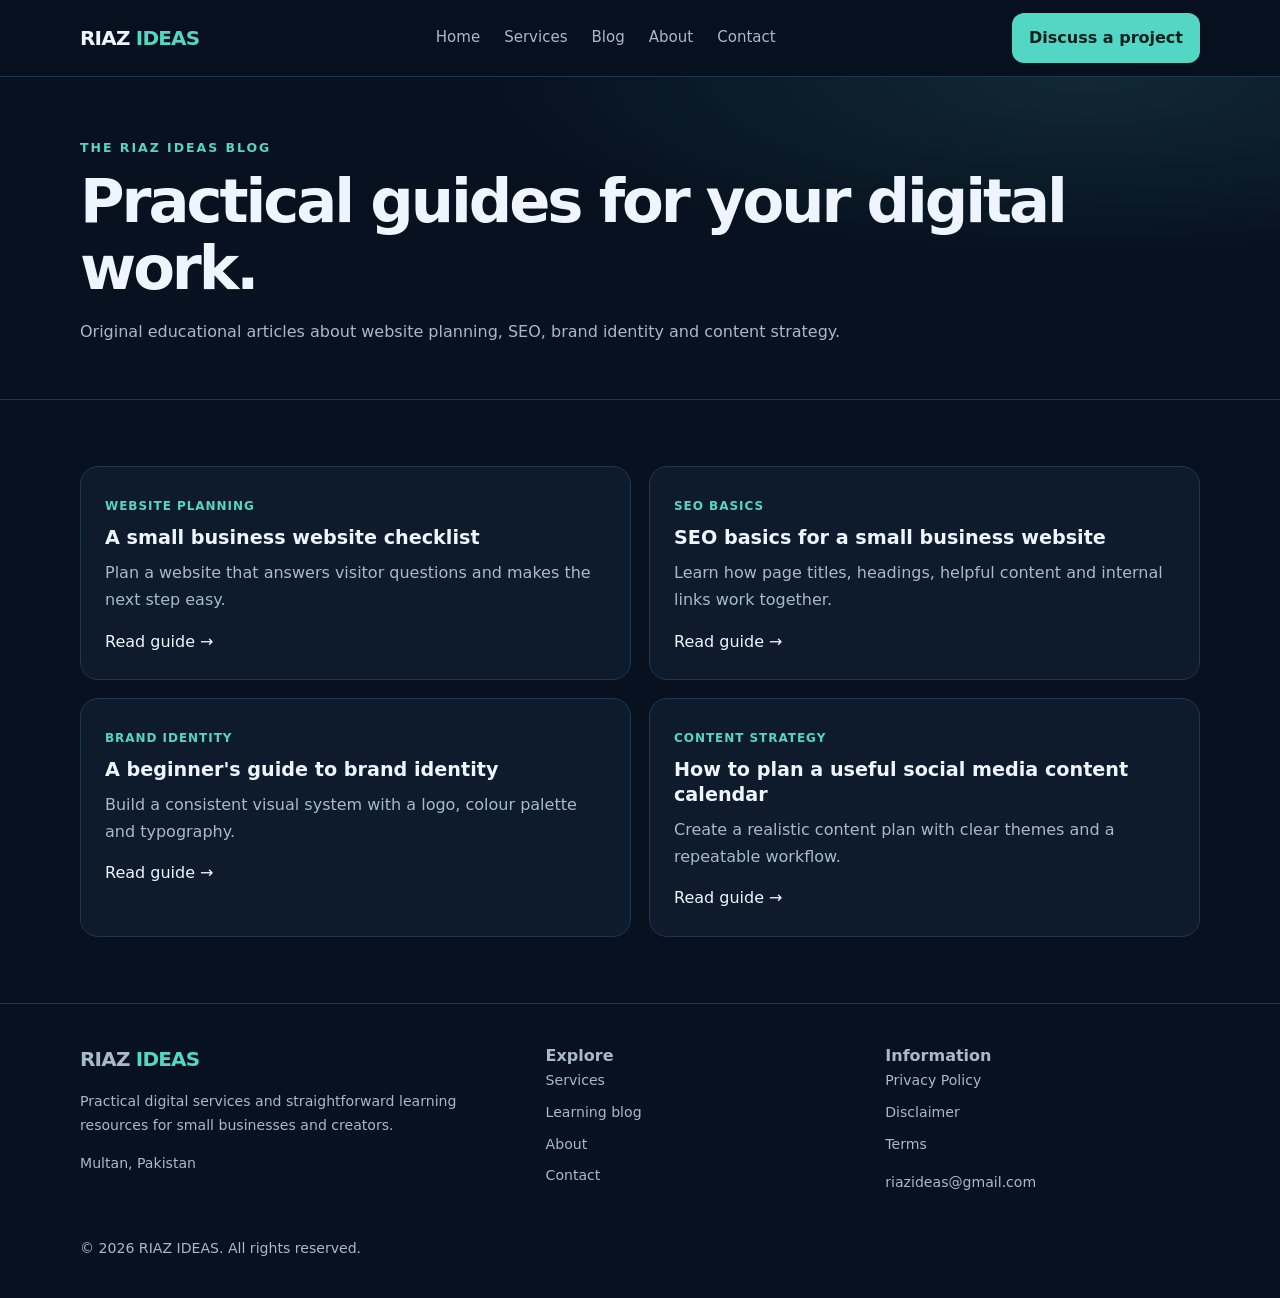
==== blog/index.html @ b5c739d3 "Add files via upload" ====
<!doctype html>
<html lang="en"><head><meta charset="utf-8"><meta name="viewport" content="width=device-width,initial-scale=1">
<title>Blog | RIAZ IDEAS</title><meta name="description" content="Read original practical guides on small business websites, SEO, brand identity and social media content planning."><meta name="theme-color" content="#07111f">
<link rel="stylesheet" href="/assets/style.css"><script src="/assets/script.js" defer></script><!-- AdSense verification/serving code. Keep Auto ads excluded from thin utility pages in your AdSense settings. -->
<script async src="https://pagead2.googlesyndication.com/pagead/js?client=ca-pub-1918547933458772" crossorigin="anonymous"></script>
</head><body><header><div class="wrap nav" id="nav"><a class="logo" href="/index.html">RIAZ <span>IDEAS</span></a><button class="menu" type="button" aria-label="Toggle navigation" aria-expanded="false">Menu</button><nav><a href="/index.html">Home</a><a href="/services.html">Services</a><a href="/blog/index.html">Blog</a><a href="/about.html">About</a><a href="/contact.html">Contact</a></nav><a class="nav-cta" href="/contact.html">Discuss a project</a></div></header><main><section class="page-hero"><div class="wrap"><div class="eyebrow">The RIAZ IDEAS blog</div><h1>Practical guides for your digital work.</h1><p class="muted">Original educational articles about website planning, SEO, brand identity and content strategy.</p></div></section>
<section class="section"><div class="wrap article-list">
<article class="card"><span class="tag">Website planning</span><h3><a href="/blog/small-business-website-checklist.html">A small business website checklist</a></h3><p>Plan a website that answers visitor questions and makes the next step easy.</p><a href="/blog/small-business-website-checklist.html">Read guide →</a></article>
<article class="card"><span class="tag">SEO basics</span><h3><a href="/blog/seo-basics-for-small-business.html">SEO basics for a small business website</a></h3><p>Learn how page titles, headings, helpful content and internal links work together.</p><a href="/blog/seo-basics-for-small-business.html">Read guide →</a></article>
<article class="card"><span class="tag">Brand identity</span><h3><a href="/blog/brand-identity-starter-guide.html">A beginner's guide to brand identity</a></h3><p>Build a consistent visual system with a logo, colour palette and typography.</p><a href="/blog/brand-identity-starter-guide.html">Read guide →</a></article>
<article class="card"><span class="tag">Content strategy</span><h3><a href="/blog/social-media-content-plan.html">How to plan a useful social media content calendar</a></h3><p>Create a realistic content plan with clear themes and a repeatable workflow.</p><a href="/blog/social-media-content-plan.html">Read guide →</a></article>
</div></section></main><footer><div class="wrap footer-grid">
<div><a class="logo" href="/index.html">RIAZ <span>IDEAS</span></a><p class="small">Practical digital services and straightforward learning resources for small businesses and creators.</p><p class="small">Multan, Pakistan</p></div>
<div><strong>Explore</strong><div class="footer-links small"><a href="/services.html">Services</a><a href="/blog/index.html">Learning blog</a><a href="/about.html">About</a><a href="/contact.html">Contact</a></div></div>
<div><strong>Information</strong><div class="footer-links small"><a href="/privacy-policy.html">Privacy Policy</a><a href="/disclaimer.html">Disclaimer</a><a href="/terms.html">Terms</a></div><p class="small"><a href="mailto:riazideas@gmail.com">riazideas@gmail.com</a></p></div>
</div><div class="wrap small" style="margin-top:28px">© 2026 RIAZ IDEAS. All rights reserved.</div></footer></body></html>
---- assets/style.css ----
:root{--bg:#07111f;--panel:#0d1b2d;--panel2:#10243a;--text:#eef5ff;--muted:#a9b9cc;--line:#20364e;--brand:#54d6c5;--brand2:#8da8ff;--max:1120px}
*{box-sizing:border-box}html{scroll-behavior:smooth}body{margin:0;background:var(--bg);color:var(--text);font:16px/1.7 Inter,ui-sans-serif,system-ui,-apple-system,Segoe UI,Roboto,Arial,sans-serif}
a{color:inherit;text-decoration:none}a:hover{color:var(--brand)}img{max-width:100%}.wrap{width:min(var(--max),calc(100% - 40px));margin:auto}
header{position:sticky;top:0;z-index:20;background:rgba(7,17,31,.92);backdrop-filter:blur(14px);border-bottom:1px solid var(--line)}
.nav{min-height:76px;display:flex;align-items:center;justify-content:space-between;gap:20px}.logo{font-size:1.25rem;font-weight:850;letter-spacing:-.04em}.logo span{color:var(--brand)}
nav{display:flex;align-items:center;gap:24px;color:var(--muted);font-size:.94rem}.nav-cta,.btn{display:inline-flex;align-items:center;justify-content:center;border-radius:12px;padding:11px 17px;background:var(--brand);color:#05201e;font-weight:800;border:0}.nav-cta:hover,.btn:hover{color:#05201e;filter:brightness(1.08)}
.menu{display:none;background:none;color:var(--text);border:1px solid var(--line);padding:8px 11px;border-radius:9px}
.hero{padding:88px 0 70px;background:radial-gradient(ellipse at 80% 15%,rgba(84,214,197,.15),transparent 36%),radial-gradient(ellipse at 10% 70%,rgba(141,168,255,.12),transparent 35%)}
.eyebrow{color:var(--brand);font-size:.78rem;text-transform:uppercase;letter-spacing:.16em;font-weight:800}.hero h1{font-size:clamp(2.5rem,6vw,4.8rem);line-height:1.05;letter-spacing:-.06em;max-width:850px;margin:16px 0}.hero p{font-size:1.15rem;color:var(--muted);max-width:690px}.actions{display:flex;gap:13px;flex-wrap:wrap;margin-top:28px}.btn.secondary{background:transparent;color:var(--text);border:1px solid var(--line)}
.section{padding:66px 0}.section.alt{background:#091727;border-block:1px solid var(--line)}.section-head{max-width:720px;margin-bottom:28px}.section h2{font-size:clamp(1.8rem,4vw,2.7rem);letter-spacing:-.04em;line-height:1.15;margin:8px 0 12px}.muted{color:var(--muted)}
.grid{display:grid;grid-template-columns:repeat(3,1fr);gap:18px}.card{background:var(--panel);border:1px solid var(--line);border-radius:18px;padding:24px}.card h3{margin:8px 0;font-size:1.2rem;line-height:1.3}.card p{color:var(--muted);margin:8px 0 14px}.tag{display:inline-block;color:var(--brand);font-size:.75rem;font-weight:800;letter-spacing:.08em;text-transform:uppercase}
.icon{width:42px;height:42px;border-radius:12px;background:var(--panel2);display:grid;place-items:center;color:var(--brand);font-weight:900}
.split{display:grid;grid-template-columns:1.1fr .9fr;gap:44px;align-items:center}.feature-panel{padding:30px;border:1px solid var(--line);border-radius:22px;background:linear-gradient(145deg,#10243a,#0a1727)}
.checks{padding:0;list-style:none}.checks li{padding:8px 0;color:var(--muted)}.checks li:before{content:"✓";color:var(--brand);font-weight:900;margin-right:10px}
.page-hero{padding:60px 0 38px;border-bottom:1px solid var(--line);background:radial-gradient(ellipse at 85% 0,rgba(84,214,197,.12),transparent 40%)}
.page-hero h1{font-size:clamp(2.3rem,5vw,3.8rem);line-height:1.1;letter-spacing:-.05em;margin:10px 0}
.prose{max-width:790px}.prose h2{margin-top:35px;font-size:1.65rem;line-height:1.25}.prose h3{margin-top:25px}.prose p,.prose li{color:#c4d1df}.prose ul{padding-left:22px}.prose a{color:var(--brand);text-decoration:underline}
.article-meta{color:var(--muted);font-size:.9rem;margin:12px 0 24px}.article-list{display:grid;grid-template-columns:repeat(2,1fr);gap:18px}
.callout{border-left:3px solid var(--brand);padding:16px 20px;background:var(--panel);border-radius:0 12px 12px 0;color:var(--muted);margin:24px 0}
footer{border-top:1px solid var(--line);padding:38px 0;color:var(--muted)}.footer-grid{display:grid;grid-template-columns:1.4fr 1fr 1fr;gap:25px}.footer-links{display:grid;gap:8px}.small{font-size:.88rem}
form{display:grid;gap:14px;max-width:650px}label{font-weight:700;font-size:.92rem}input,textarea{width:100%;margin-top:6px;background:#081525;border:1px solid var(--line);border-radius:10px;padding:13px;color:var(--text);font:inherit}textarea{min-height:150px}
.notice{padding:16px;border:1px solid var(--line);border-radius:12px;background:var(--panel);color:var(--muted)}
@media(max-width:800px){.grid{grid-template-columns:repeat(2,1fr)}.split{grid-template-columns:1fr}.footer-grid{grid-template-columns:1fr 1fr}nav{gap:13px}}
@media(max-width:620px){.wrap{width:min(100% - 28px,var(--max))}.nav{min-height:66px}nav{display:none;position:absolute;top:66px;left:0;right:0;padding:18px 22px;background:#081525;border-bottom:1px solid var(--line);flex-direction:column;align-items:flex-start}.nav.open nav{display:flex}.menu{display:block}.nav-cta{display:none}.hero{padding:62px 0 52px}.section{padding:48px 0}.grid,.article-list,.footer-grid{grid-template-columns:1fr}}
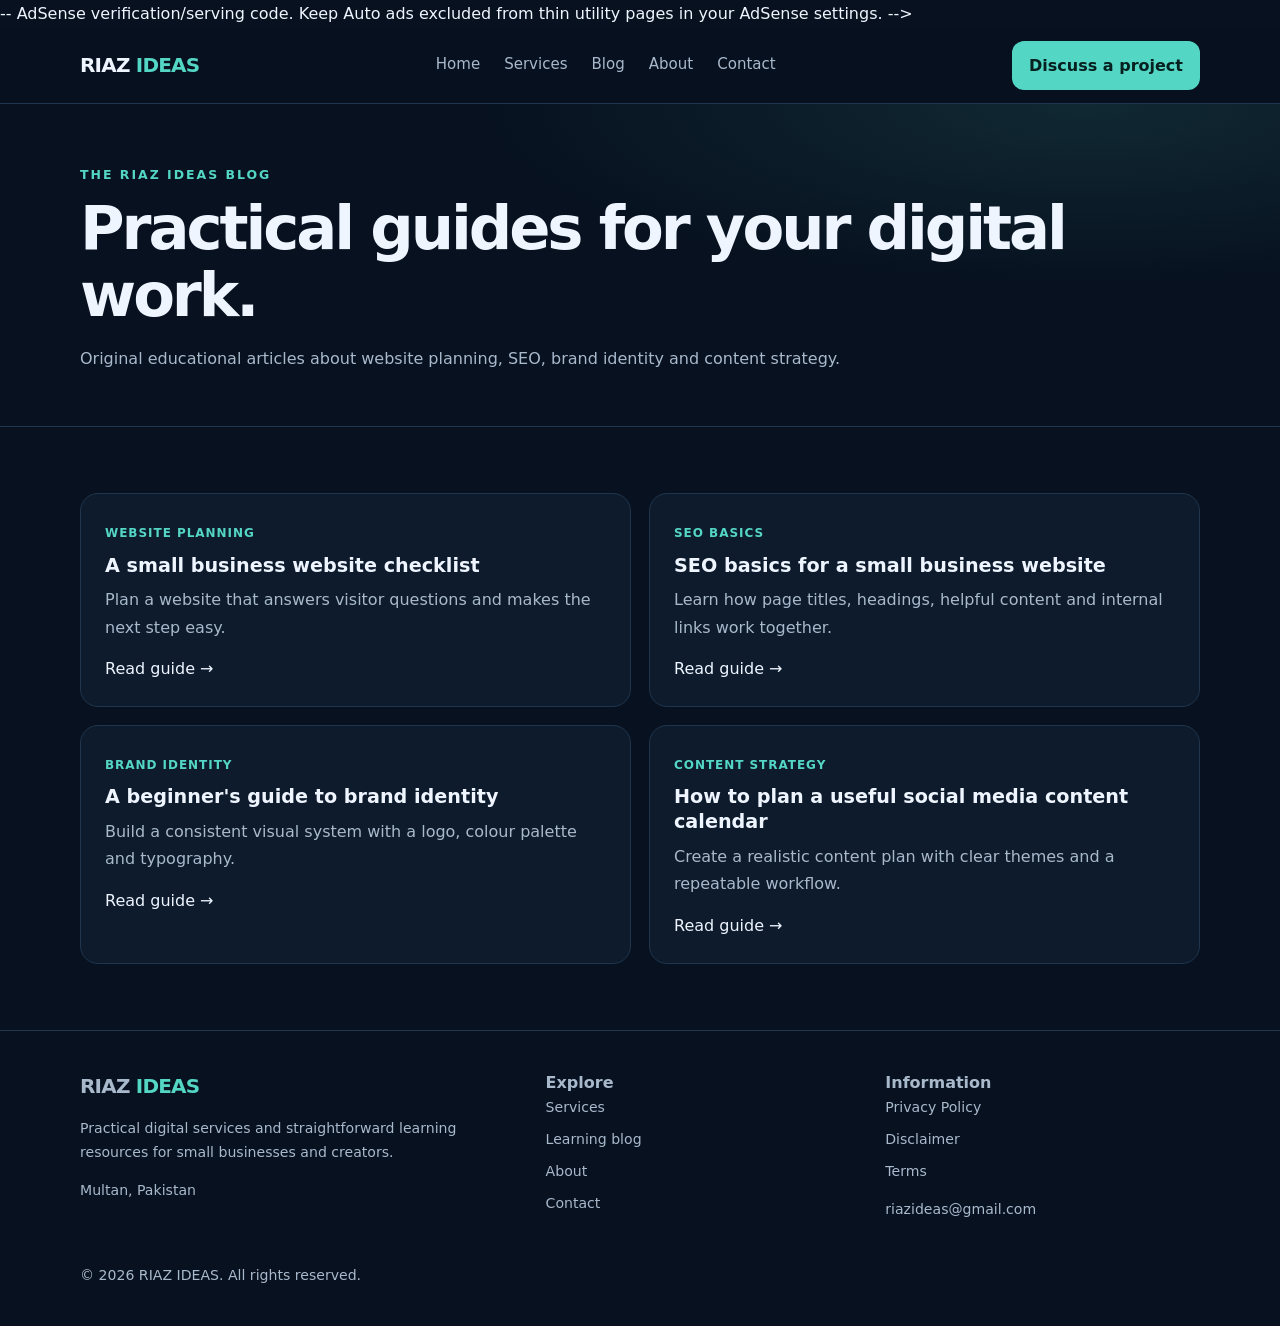
==== commit 69ad1fb9: "Update index.html" ====
--- a/blog/index.html
+++ b/blog/index.html
@@ -1,7 +1,8 @@
 <!doctype html>
 <html lang="en"><head><meta charset="utf-8"><meta name="viewport" content="width=device-width,initial-scale=1">
 <title>Blog | RIAZ IDEAS</title><meta name="description" content="Read original practical guides on small business websites, SEO, brand identity and social media content planning."><meta name="theme-color" content="#07111f">
-<link rel="stylesheet" href="/assets/style.css"><script src="/assets/script.js" defer></script><!-- AdSense verification/serving code. Keep Auto ads excluded from thin utility pages in your AdSense settings. -->
+<link rel="stylesheet" href="../assets/style.css">
+<script src="../assets/script.js" defer></script>-- AdSense verification/serving code. Keep Auto ads excluded from thin utility pages in your AdSense settings. -->
 <script async src="https://pagead2.googlesyndication.com/pagead/js?client=ca-pub-1918547933458772" crossorigin="anonymous"></script>
 </head><body><header><div class="wrap nav" id="nav"><a class="logo" href="/index.html">RIAZ <span>IDEAS</span></a><button class="menu" type="button" aria-label="Toggle navigation" aria-expanded="false">Menu</button><nav><a href="/index.html">Home</a><a href="/services.html">Services</a><a href="/blog/index.html">Blog</a><a href="/about.html">About</a><a href="/contact.html">Contact</a></nav><a class="nav-cta" href="/contact.html">Discuss a project</a></div></header><main><section class="page-hero"><div class="wrap"><div class="eyebrow">The RIAZ IDEAS blog</div><h1>Practical guides for your digital work.</h1><p class="muted">Original educational articles about website planning, SEO, brand identity and content strategy.</p></div></section>
 <section class="section"><div class="wrap article-list">
@@ -13,4 +14,4 @@
 <div><a class="logo" href="/index.html">RIAZ <span>IDEAS</span></a><p class="small">Practical digital services and straightforward learning resources for small businesses and creators.</p><p class="small">Multan, Pakistan</p></div>
 <div><strong>Explore</strong><div class="footer-links small"><a href="/services.html">Services</a><a href="/blog/index.html">Learning blog</a><a href="/about.html">About</a><a href="/contact.html">Contact</a></div></div>
 <div><strong>Information</strong><div class="footer-links small"><a href="/privacy-policy.html">Privacy Policy</a><a href="/disclaimer.html">Disclaimer</a><a href="/terms.html">Terms</a></div><p class="small"><a href="mailto:riazideas@gmail.com">riazideas@gmail.com</a></p></div>
-</div><div class="wrap small" style="margin-top:28px">© 2026 RIAZ IDEAS. All rights reserved.</div></footer></body></html>+</div><div class="wrap small" style="margin-top:28px">© 2026 RIAZ IDEAS. All rights reserved.</div></footer></body></html>
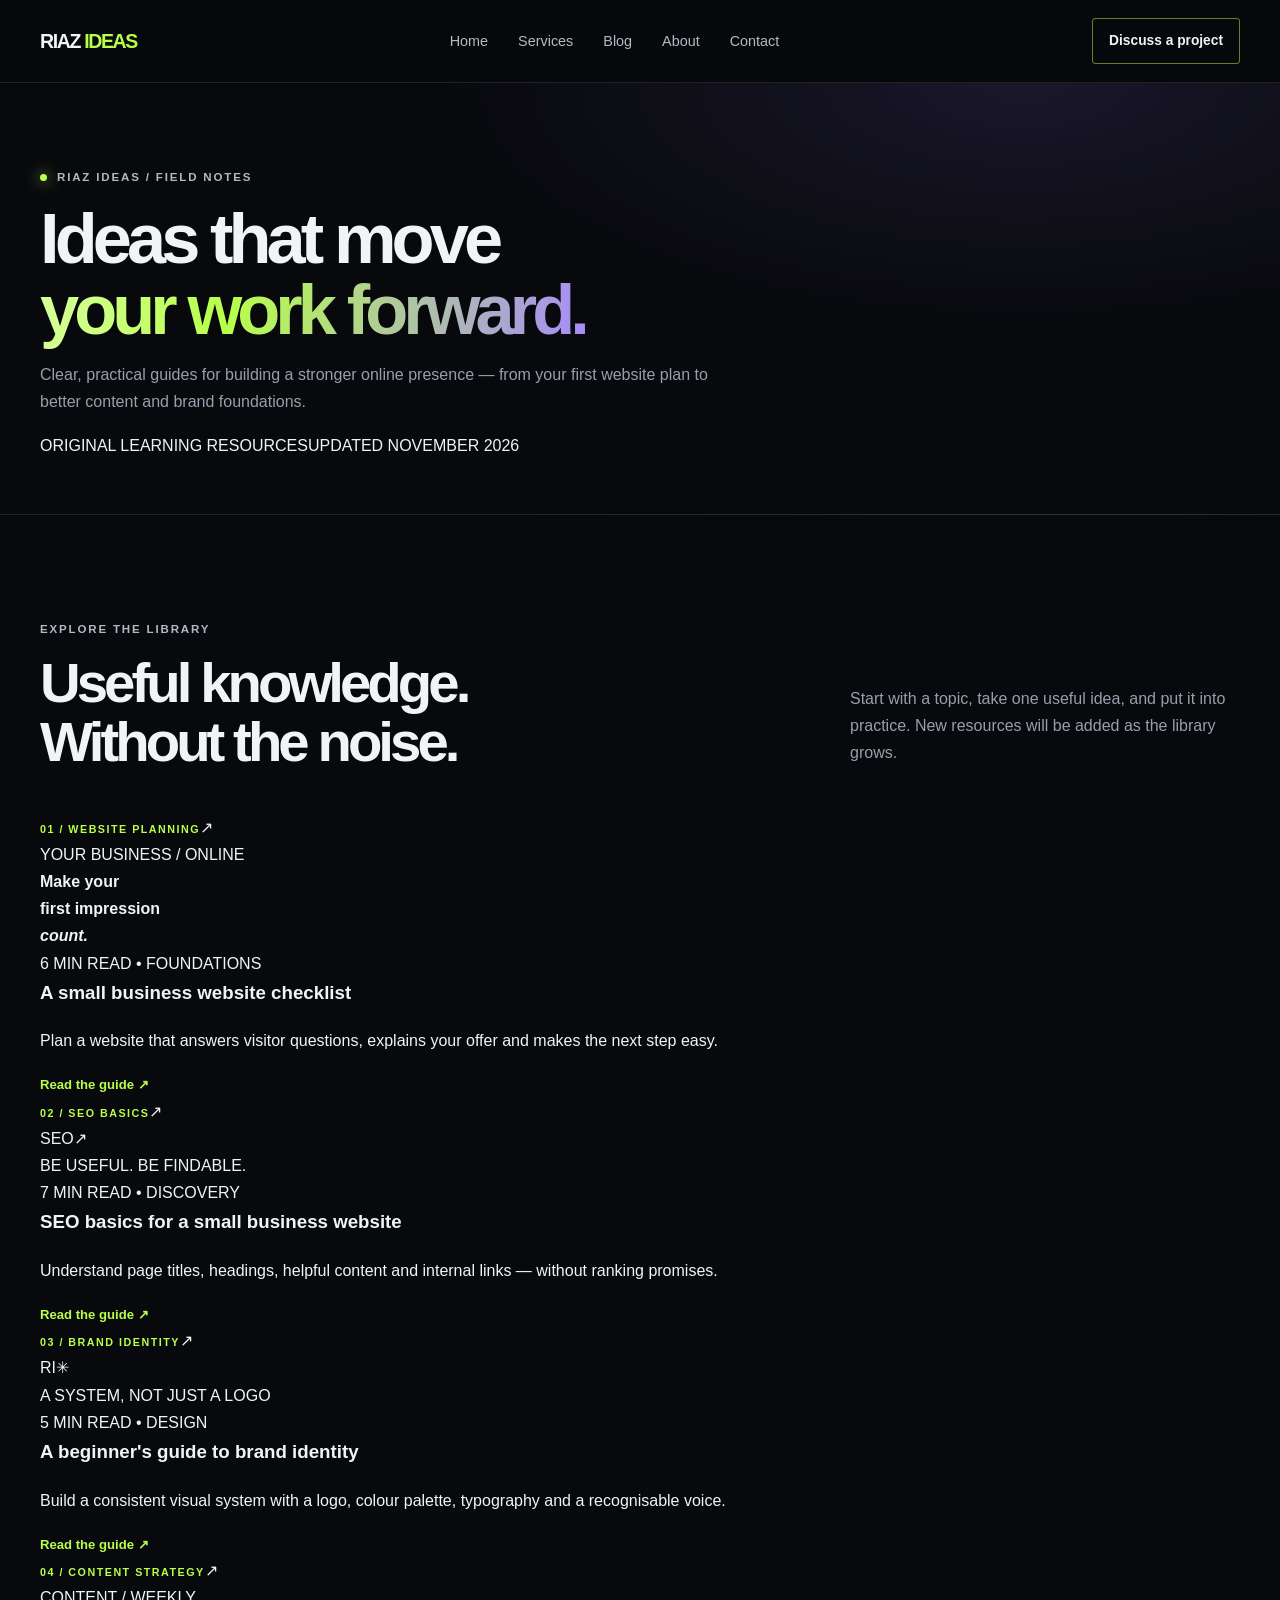
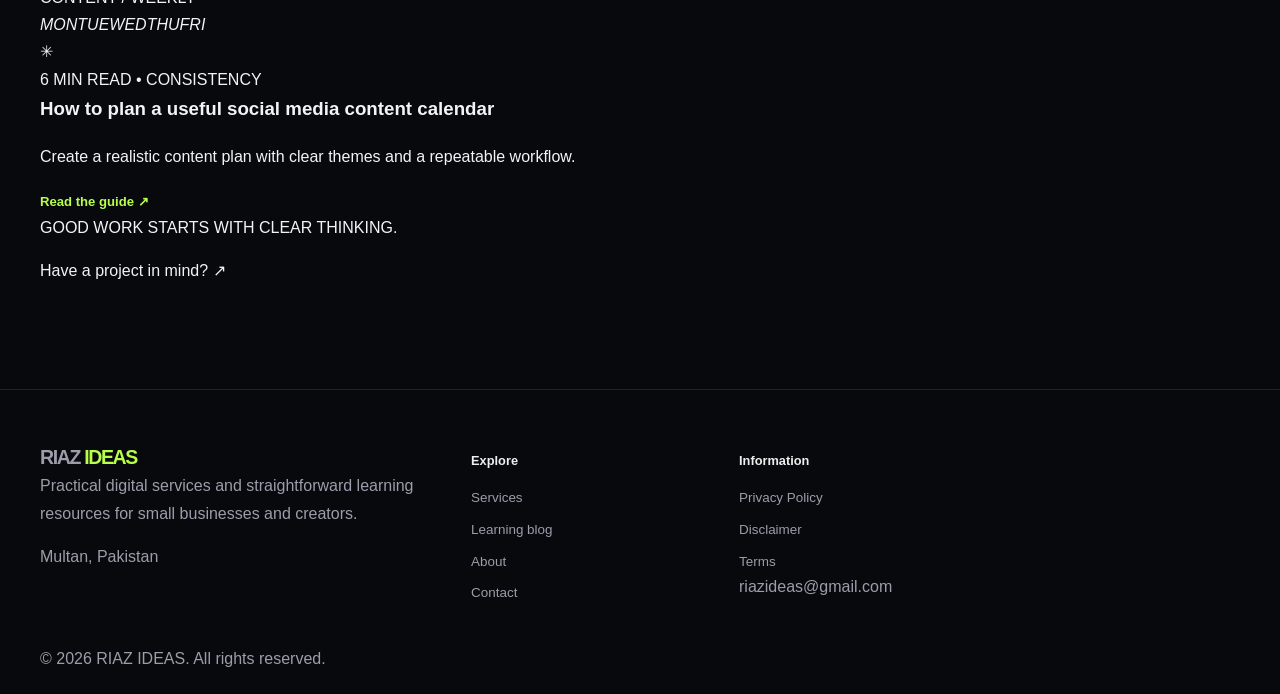
==== commit b2dfe24e: "Redesign blog index with premium responsive layout" ====
--- a/blog/index.html
+++ b/blog/index.html
@@ -1,17 +1,44 @@
 <!doctype html>
-<html lang="en"><head><meta charset="utf-8"><meta name="viewport" content="width=device-width,initial-scale=1">
-<title>Blog | RIAZ IDEAS</title><meta name="description" content="Read original practical guides on small business websites, SEO, brand identity and social media content planning."><meta name="theme-color" content="#07111f">
+<html lang="en">
+<head>
+<meta charset="utf-8">
+<meta name="viewport" content="width=device-width,initial-scale=1">
+<title>Insights & Guides | RIAZ IDEAS</title>
+<meta name="description" content="Explore practical guides from RIAZ IDEAS on small business websites, SEO basics, brand identity and social media content planning.">
+<meta name="theme-color" content="#08090d">
 <link rel="stylesheet" href="../assets/style.css">
-<script src="../assets/script.js" defer></script>-- AdSense verification/serving code. Keep Auto ads excluded from thin utility pages in your AdSense settings. -->
+<script src="../assets/script.js" defer></script>
+<!-- AdSense serving code -->
 <script async src="https://pagead2.googlesyndication.com/pagead/js?client=ca-pub-1918547933458772" crossorigin="anonymous"></script>
-</head><body><header><div class="wrap nav" id="nav"><a class="logo" href="/index.html">RIAZ <span>IDEAS</span></a><button class="menu" type="button" aria-label="Toggle navigation" aria-expanded="false">Menu</button><nav><a href="/index.html">Home</a><a href="/services.html">Services</a><a href="/blog/index.html">Blog</a><a href="/about.html">About</a><a href="/contact.html">Contact</a></nav><a class="nav-cta" href="/contact.html">Discuss a project</a></div></header><main><section class="page-hero"><div class="wrap"><div class="eyebrow">The RIAZ IDEAS blog</div><h1>Practical guides for your digital work.</h1><p class="muted">Original educational articles about website planning, SEO, brand identity and content strategy.</p></div></section>
-<section class="section"><div class="wrap article-list">
-<article class="card"><span class="tag">Website planning</span><h3><a href="/blog/small-business-website-checklist.html">A small business website checklist</a></h3><p>Plan a website that answers visitor questions and makes the next step easy.</p><a href="/blog/small-business-website-checklist.html">Read guide →</a></article>
-<article class="card"><span class="tag">SEO basics</span><h3><a href="/blog/seo-basics-for-small-business.html">SEO basics for a small business website</a></h3><p>Learn how page titles, headings, helpful content and internal links work together.</p><a href="/blog/seo-basics-for-small-business.html">Read guide →</a></article>
-<article class="card"><span class="tag">Brand identity</span><h3><a href="/blog/brand-identity-starter-guide.html">A beginner's guide to brand identity</a></h3><p>Build a consistent visual system with a logo, colour palette and typography.</p><a href="/blog/brand-identity-starter-guide.html">Read guide →</a></article>
-<article class="card"><span class="tag">Content strategy</span><h3><a href="/blog/social-media-content-plan.html">How to plan a useful social media content calendar</a></h3><p>Create a realistic content plan with clear themes and a repeatable workflow.</p><a href="/blog/social-media-content-plan.html">Read guide →</a></article>
-</div></section></main><footer><div class="wrap footer-grid">
+</head>
+<body>
+<header><div class="wrap nav" id="nav">
+<a class="logo" href="/index.html">RIAZ <span>IDEAS</span></a>
+<button class="menu" type="button" aria-label="Toggle navigation" aria-expanded="false">Menu</button>
+<nav><a href="/index.html">Home</a><a href="/services.html">Services</a><a href="/blog/index.html" aria-current="page">Blog</a><a href="/about.html">About</a><a href="/contact.html">Contact</a></nav>
+<a class="nav-cta" href="/contact.html">Discuss a project</a>
+</div></header>
+<main>
+<section class="page-hero blog-hero"><div class="wrap">
+<div class="eyebrow"><span class="eyebrow-dot"></span> RIAZ IDEAS / FIELD NOTES</div>
+<h1>Ideas that move<br><span class="gradient-text">your work forward.</span></h1>
+<p class="muted">Clear, practical guides for building a stronger online presence — from your first website plan to better content and brand foundations.</p>
+<div class="blog-hero-foot"><span>ORIGINAL LEARNING RESOURCES</span><span>UPDATED NOVEMBER 2026</span></div>
+</div></section>
+<section class="section"><div class="wrap">
+<div class="section-head"><div><div class="eyebrow">Explore the library</div><h2>Useful knowledge.<br>Without the noise.</h2></div><p>Start with a topic, take one useful idea, and put it into practice. New resources will be added as the library grows.</p></div>
+<div class="blog-grid">
+<article class="blog-card blog-card-featured"><div class="blog-card-top"><span class="tag">01 / WEBSITE PLANNING</span><span class="blog-arrow">↗</span></div><div class="blog-card-art art-web"><div class="mini-browser"><div class="mini-browser-bar"><i></i><i></i><i></i><span>YOUR BUSINESS / ONLINE</span></div><div class="mini-browser-content"><b>Make your<br>first impression<br><em>count.</em></b><div class="mini-lines"><i></i><i></i><i></i></div><div class="mini-button"></div></div></div></div><div class="blog-card-body"><div class="blog-card-meta">6 MIN READ <span>•</span> FOUNDATIONS</div><h3><a href="/blog/small-business-website-checklist.html">A small business website checklist</a></h3><p>Plan a website that answers visitor questions, explains your offer and makes the next step easy.</p><a class="read-link" href="/blog/small-business-website-checklist.html">Read the guide <span>↗</span></a></div></article>
+<article class="blog-card"><div class="blog-card-top"><span class="tag">02 / SEO BASICS</span><span class="blog-arrow">↗</span></div><div class="blog-card-art art-seo"><div class="seo-orbit seo-orbit-one"></div><div class="seo-orbit seo-orbit-two"></div><div class="seo-core">SEO<span>↗</span></div><div class="seo-caption">BE USEFUL. BE FINDABLE.</div></div><div class="blog-card-body"><div class="blog-card-meta">7 MIN READ <span>•</span> DISCOVERY</div><h3><a href="/blog/seo-basics-for-small-business.html">SEO basics for a small business website</a></h3><p>Understand page titles, headings, helpful content and internal links — without ranking promises.</p><a class="read-link" href="/blog/seo-basics-for-small-business.html">Read the guide <span>↗</span></a></div></article>
+<article class="blog-card"><div class="blog-card-top"><span class="tag">03 / BRAND IDENTITY</span><span class="blog-arrow">↗</span></div><div class="blog-card-art art-branding"><div class="brand-stamp">RI<span>✳</span></div><div class="brand-rings"></div><div class="brand-note">A SYSTEM, NOT JUST A LOGO</div></div><div class="blog-card-body"><div class="blog-card-meta">5 MIN READ <span>•</span> DESIGN</div><h3><a href="/blog/brand-identity-starter-guide.html">A beginner's guide to brand identity</a></h3><p>Build a consistent visual system with a logo, colour palette, typography and a recognisable voice.</p><a class="read-link" href="/blog/brand-identity-starter-guide.html">Read the guide <span>↗</span></a></div></article>
+<article class="blog-card"><div class="blog-card-top"><span class="tag">04 / CONTENT STRATEGY</span><span class="blog-arrow">↗</span></div><div class="blog-card-art art-content"><div class="calendar-card"><div class="calendar-head">CONTENT / WEEKLY</div><div class="calendar-days"><i>MON</i><i>TUE</i><i>WED</i><i>THU</i><i>FRI</i></div><div class="calendar-blocks"><b></b><b></b><b></b><b></b><b></b></div></div><div class="content-spark">✳</div></div><div class="blog-card-body"><div class="blog-card-meta">6 MIN READ <span>•</span> CONSISTENCY</div><h3><a href="/blog/social-media-content-plan.html">How to plan a useful social media content calendar</a></h3><p>Create a realistic content plan with clear themes and a repeatable workflow.</p><a class="read-link" href="/blog/social-media-content-plan.html">Read the guide <span>↗</span></a></div></article>
+</div>
+<div class="blog-bottom-note"><span class="eyebrow-dot"></span><p>GOOD WORK STARTS WITH CLEAR THINKING.</p><a href="/contact.html">Have a project in mind? <span>↗</span></a></div>
+</div></section>
+</main>
+<footer><div class="wrap footer-grid">
 <div><a class="logo" href="/index.html">RIAZ <span>IDEAS</span></a><p class="small">Practical digital services and straightforward learning resources for small businesses and creators.</p><p class="small">Multan, Pakistan</p></div>
 <div><strong>Explore</strong><div class="footer-links small"><a href="/services.html">Services</a><a href="/blog/index.html">Learning blog</a><a href="/about.html">About</a><a href="/contact.html">Contact</a></div></div>
 <div><strong>Information</strong><div class="footer-links small"><a href="/privacy-policy.html">Privacy Policy</a><a href="/disclaimer.html">Disclaimer</a><a href="/terms.html">Terms</a></div><p class="small"><a href="mailto:riazideas@gmail.com">riazideas@gmail.com</a></p></div>
-</div><div class="wrap small" style="margin-top:28px">© 2026 RIAZ IDEAS. All rights reserved.</div></footer></body></html>
+</div><div class="wrap small" style="margin-top:28px">© 2026 RIAZ IDEAS. All rights reserved.</div></footer>
+</body></html>
--- a/assets/style.css
+++ b/assets/style.css
@@ -1,25 +1,16 @@
-
-:root{--bg:#07111f;--panel:#0d1b2d;--panel2:#10243a;--text:#eef5ff;--muted:#a9b9cc;--line:#20364e;--brand:#54d6c5;--brand2:#8da8ff;--max:1120px}
-*{box-sizing:border-box}html{scroll-behavior:smooth}body{margin:0;background:var(--bg);color:var(--text);font:16px/1.7 Inter,ui-sans-serif,system-ui,-apple-system,Segoe UI,Roboto,Arial,sans-serif}
-a{color:inherit;text-decoration:none}a:hover{color:var(--brand)}img{max-width:100%}.wrap{width:min(var(--max),calc(100% - 40px));margin:auto}
-header{position:sticky;top:0;z-index:20;background:rgba(7,17,31,.92);backdrop-filter:blur(14px);border-bottom:1px solid var(--line)}
-.nav{min-height:76px;display:flex;align-items:center;justify-content:space-between;gap:20px}.logo{font-size:1.25rem;font-weight:850;letter-spacing:-.04em}.logo span{color:var(--brand)}
-nav{display:flex;align-items:center;gap:24px;color:var(--muted);font-size:.94rem}.nav-cta,.btn{display:inline-flex;align-items:center;justify-content:center;border-radius:12px;padding:11px 17px;background:var(--brand);color:#05201e;font-weight:800;border:0}.nav-cta:hover,.btn:hover{color:#05201e;filter:brightness(1.08)}
-.menu{display:none;background:none;color:var(--text);border:1px solid var(--line);padding:8px 11px;border-radius:9px}
-.hero{padding:88px 0 70px;background:radial-gradient(ellipse at 80% 15%,rgba(84,214,197,.15),transparent 36%),radial-gradient(ellipse at 10% 70%,rgba(141,168,255,.12),transparent 35%)}
-.eyebrow{color:var(--brand);font-size:.78rem;text-transform:uppercase;letter-spacing:.16em;font-weight:800}.hero h1{font-size:clamp(2.5rem,6vw,4.8rem);line-height:1.05;letter-spacing:-.06em;max-width:850px;margin:16px 0}.hero p{font-size:1.15rem;color:var(--muted);max-width:690px}.actions{display:flex;gap:13px;flex-wrap:wrap;margin-top:28px}.btn.secondary{background:transparent;color:var(--text);border:1px solid var(--line)}
-.section{padding:66px 0}.section.alt{background:#091727;border-block:1px solid var(--line)}.section-head{max-width:720px;margin-bottom:28px}.section h2{font-size:clamp(1.8rem,4vw,2.7rem);letter-spacing:-.04em;line-height:1.15;margin:8px 0 12px}.muted{color:var(--muted)}
-.grid{display:grid;grid-template-columns:repeat(3,1fr);gap:18px}.card{background:var(--panel);border:1px solid var(--line);border-radius:18px;padding:24px}.card h3{margin:8px 0;font-size:1.2rem;line-height:1.3}.card p{color:var(--muted);margin:8px 0 14px}.tag{display:inline-block;color:var(--brand);font-size:.75rem;font-weight:800;letter-spacing:.08em;text-transform:uppercase}
-.icon{width:42px;height:42px;border-radius:12px;background:var(--panel2);display:grid;place-items:center;color:var(--brand);font-weight:900}
-.split{display:grid;grid-template-columns:1.1fr .9fr;gap:44px;align-items:center}.feature-panel{padding:30px;border:1px solid var(--line);border-radius:22px;background:linear-gradient(145deg,#10243a,#0a1727)}
-.checks{padding:0;list-style:none}.checks li{padding:8px 0;color:var(--muted)}.checks li:before{content:"✓";color:var(--brand);font-weight:900;margin-right:10px}
-.page-hero{padding:60px 0 38px;border-bottom:1px solid var(--line);background:radial-gradient(ellipse at 85% 0,rgba(84,214,197,.12),transparent 40%)}
-.page-hero h1{font-size:clamp(2.3rem,5vw,3.8rem);line-height:1.1;letter-spacing:-.05em;margin:10px 0}
-.prose{max-width:790px}.prose h2{margin-top:35px;font-size:1.65rem;line-height:1.25}.prose h3{margin-top:25px}.prose p,.prose li{color:#c4d1df}.prose ul{padding-left:22px}.prose a{color:var(--brand);text-decoration:underline}
-.article-meta{color:var(--muted);font-size:.9rem;margin:12px 0 24px}.article-list{display:grid;grid-template-columns:repeat(2,1fr);gap:18px}
-.callout{border-left:3px solid var(--brand);padding:16px 20px;background:var(--panel);border-radius:0 12px 12px 0;color:var(--muted);margin:24px 0}
-footer{border-top:1px solid var(--line);padding:38px 0;color:var(--muted)}.footer-grid{display:grid;grid-template-columns:1.4fr 1fr 1fr;gap:25px}.footer-links{display:grid;gap:8px}.small{font-size:.88rem}
-form{display:grid;gap:14px;max-width:650px}label{font-weight:700;font-size:.92rem}input,textarea{width:100%;margin-top:6px;background:#081525;border:1px solid var(--line);border-radius:10px;padding:13px;color:var(--text);font:inherit}textarea{min-height:150px}
-.notice{padding:16px;border:1px solid var(--line);border-radius:12px;background:var(--panel);color:var(--muted)}
-@media(max-width:800px){.grid{grid-template-columns:repeat(2,1fr)}.split{grid-template-columns:1fr}.footer-grid{grid-template-columns:1fr 1fr}nav{gap:13px}}
-@media(max-width:620px){.wrap{width:min(100% - 28px,var(--max))}.nav{min-height:66px}nav{display:none;position:absolute;top:66px;left:0;right:0;padding:18px 22px;background:#081525;border-bottom:1px solid var(--line);flex-direction:column;align-items:flex-start}.nav.open nav{display:flex}.menu{display:block}.nav-cta{display:none}.hero{padding:62px 0 52px}.section{padding:48px 0}.grid,.article-list,.footer-grid{grid-template-columns:1fr}}
+:root{--bg:#08090d;--bg2:#0d0f15;--panel:#11141c;--panel2:#171b25;--text:#f2f3f7;--muted:#9b9eaa;--line:rgba(255,255,255,.10);--accent:#b8ff4a;--accent2:#9b7cff;--max:1200px;--font:'DM Sans',Arial,sans-serif;--display:'Space Grotesk',Arial,sans-serif}
+*{box-sizing:border-box}html{scroll-behavior:smooth;scroll-padding-top:90px}body{margin:0;background:var(--bg);color:var(--text);font:16px/1.7 var(--font);overflow-x:hidden}a{color:inherit;text-decoration:none}a:hover{color:var(--accent)}img{max-width:100%;height:auto}button,input,textarea{font:inherit}.wrap{width:min(var(--max),calc(100% - 48px));margin-inline:auto}.site-noise{position:fixed;inset:0;z-index:30;pointer-events:none;opacity:.035;background-image:url("data:image/svg+xml,%3Csvg viewBox='0 0 180 180' xmlns='http://www.w3.org/2000/svg'%3E%3Cfilter id='n'%3E%3CfeTurbulence type='fractalNoise' baseFrequency='.9' numOctaves='3' stitchTiles='stitch'/%3E%3C/filter%3E%3Crect width='100%25' height='100%25' filter='url(%23n)' opacity='.45'/%3E%3C/svg%3E")}
+.site-header,header{position:sticky;top:0;z-index:25;background:rgba(8,9,13,.82);backdrop-filter:blur(18px);border-bottom:1px solid var(--line)}.nav{min-height:82px;display:flex;align-items:center;justify-content:space-between;gap:24px}.logo{font:700 1.22rem var(--display);letter-spacing:-.07em;white-space:nowrap}.logo-mark{color:var(--accent);padding:0 3px}.logo span:not(.logo-mark){color:var(--accent)}nav{display:flex;align-items:center;gap:30px;color:#b7b8c1;font-size:.9rem}nav a{transition:color .2s}nav a:hover{color:var(--accent)}.nav-cta{border:1px solid rgba(184,255,74,.5);border-radius:3px;padding:10px 16px;font-size:.86rem;font-weight:700}.nav-cta span,.btn span{margin-left:12px;color:var(--accent)}.menu{display:none;background:transparent;color:var(--text);border:1px solid var(--line);padding:8px 12px;border-radius:3px}
+.hero{position:relative;isolation:isolate;overflow:hidden}.hero-3d{min-height:650px;padding:90px 0 28px;background:radial-gradient(ellipse at 74% 45%,rgba(155,124,255,.12),transparent 35%),linear-gradient(115deg,#08090d 40%,#0d0d15)}.hero-grid{display:grid;grid-template-columns:1.05fr .95fr;align-items:center;min-height:480px;position:relative;z-index:2}.hero-copy{max-width:680px}.eyebrow{display:flex;align-items:center;gap:10px;color:#b5b7c2;font-size:.72rem;letter-spacing:.16em;text-transform:uppercase;font-weight:700}.eyebrow-dot,.label-dot{width:7px;height:7px;background:var(--accent);border-radius:50%;box-shadow:0 0 15px var(--accent)}h1,h2,h3,p{margin-top:0}.hero h1{font:600 clamp(3.1rem,6.3vw,6rem)/.99 var(--display);letter-spacing:-.075em;margin:25px 0;max-width:720px}.gradient-text{background:linear-gradient(100deg,#d7ff9c 0%,#b8ff4a 35%,#a78bfa 100%);-webkit-background-clip:text;background-clip:text;color:transparent}.hero-copy>p{max-width:590px;color:#a9aab5;font-size:1.08rem;line-height:1.85}.actions{display:flex;align-items:center;gap:26px;flex-wrap:wrap;margin-top:32px}.btn{display:inline-flex;align-items:center;justify-content:center;background:var(--accent);color:#11150a;border:1px solid var(--accent);padding:14px 19px;border-radius:3px;font-weight:800;font-size:.9rem;transition:transform .25s,box-shadow .25s}.btn:hover{color:#11150a;transform:translateY(-3px);box-shadow:0 10px 35px #b8ff4a2c}.btn span{color:#11150a}.text-link{font-size:.9rem;font-weight:700;color:#e6e6eb}.text-link span{color:var(--accent);margin-left:8px}.hero-proof{display:flex;align-items:center;gap:12px;color:#737783;font-size:.72rem;letter-spacing:.13em;text-transform:uppercase;margin-top:58px}.proof-line{width:38px;height:1px;background:var(--accent)}.hero-visual{height:480px;position:relative;display:grid;place-items:center;perspective:1000px;transform-style:preserve-3d}.visual-grid{position:absolute;inset:8%;background-image:linear-gradient(#ffffff0b 1px,transparent 1px),linear-gradient(90deg,#ffffff0b 1px,transparent 1px);background-size:42px 42px;mask-image:radial-gradient(ellipse,#000 20%,transparent 72%);transform:rotateX(58deg) rotateZ(-25deg) scale(1.25)}.orb{width:min(300px,62vw);aspect-ratio:1;border-radius:50%;position:relative;transform-style:preserve-3d;background:radial-gradient(circle at 31% 25%,#f2f1ff 0,#b8b3d0 5%,#656278 15%,#292936 32%,#11121c 52%,#08090d 68%);box-shadow:inset -28px -24px 48px #000, inset 12px 10px 30px #ffffff55,0 0 70px #9b7cff35,0 45px 90px #000b;animation:orbFloat 7s ease-in-out infinite}.orb:before{content:"";position:absolute;inset:9%;border-radius:50%;border:1px solid #ffffff35;transform:translateZ(22px) rotateY(34deg) scaleX(.74);box-shadow:0 0 25px #b8ff4a18}.orb:after{content:"";position:absolute;inset:19% -13%;border:1px solid #b8ff4a99;border-radius:50%;transform:rotateX(68deg) rotateZ(-25deg);box-shadow:0 0 24px #b8ff4a26}.orb-shine{position:absolute;width:24%;height:18%;top:18%;left:22%;border-radius:50%;background:#fff;filter:blur(22px);opacity:.45}.orb-core{position:absolute;inset:35%;border-radius:50%;background:#b8ff4a;filter:blur(45px);opacity:.18}.orbit{position:absolute;width:370px;height:145px;border:1px solid #ffffff30;border-radius:50%;transform:rotate(-28deg) rotateX(62deg);pointer-events:none}.orbit-a{width:390px;height:165px;border-color:#b8ff4a55;transform:rotate(-35deg) rotateX(65deg)}.orbit-b{width:330px;height:220px;transform:rotate(52deg) rotateX(67deg);border-color:#9b7cff66}.orbit-c{width:440px;height:100px;transform:rotate(20deg) rotateX(72deg);border-color:#ffffff24}.float-label{position:absolute;font-size:.65rem;letter-spacing:.18em;color:#c7c8d1;border:1px solid #ffffff24;background:#0d0e16b8;backdrop-filter:blur(8px);padding:9px 12px}.label-top{top:15%;right:3%;display:flex;align-items:center;gap:9px}.label-bottom{bottom:14%;left:2%}.label-bottom span{color:var(--accent);margin-left:8px}.visual-cross{position:absolute;color:var(--accent);font-size:1.4rem;font-weight:300}.cross-one{top:20%;left:12%}.cross-two{right:12%;bottom:23%;color:#a78bfa}.hero-glow{position:absolute;border-radius:50%;filter:blur(90px);pointer-events:none;z-index:-1}.glow-one{width:260px;height:260px;background:#a78bfa20;right:15%;top:15%}.glow-two{width:200px;height:200px;background:#b8ff4a0c;left:20%;bottom:0}.hero-bottom{display:flex;align-items:center;gap:18px;color:#676a75;font-size:.65rem;letter-spacing:.2em}.hero-bottom-line{height:1px;background:var(--line);flex:1}
+.intro-strip{border-block:1px solid var(--line);background:#0b0c12}.intro-inner{display:grid;grid-template-columns:220px 1fr;align-items:center;gap:35px;padding:35px 0}.intro-inner p{font:500 clamp(1.15rem,2vw,1.6rem)/1.45 var(--display);letter-spacing:-.035em;margin:0;max-width:820px}
+.section{padding:105px 0}.section.alt{background:#0b0d13;border-block:1px solid var(--line)}.section-head{display:flex;align-items:end;justify-content:space-between;gap:35px;margin-bottom:42px}.section-head h2,.process-intro h2,.cta-inner h2{font:600 clamp(2.2rem,4.4vw,4.1rem)/1.05 var(--display);letter-spacing:-.07em;margin:14px 0 0;max-width:690px}.section-head>p{max-width:390px;color:var(--muted);margin:0 0 5px}.service-grid{display:grid;grid-template-columns:repeat(3,1fr);gap:16px}.service-card{position:relative;min-height:340px;padding:27px;background:linear-gradient(145deg,#141720,#0e1017);border:1px solid var(--line);transition:transform .3s,border-color .3s;overflow:hidden}.service-card:before{content:"";position:absolute;width:190px;height:190px;right:-120px;bottom:-130px;border-radius:50%;background:var(--accent);filter:blur(70px);opacity:0;transition:opacity .3s}.service-card:hover{transform:translateY(-7px);border-color:#b8ff4a66}.service-card:hover:before{opacity:.13}.service-top{display:flex;justify-content:space-between;color:#777b87;font-size:.75rem;letter-spacing:.12em}.service-symbol{color:var(--accent);font-size:1.1rem}.service-icon{font-size:1.7rem;color:var(--accent);margin:35px 0 18px}.service-card h3{font:600 1.35rem var(--display);letter-spacing:-.04em}.service-card p{color:var(--muted);font-size:.92rem;line-height:1.75}.service-card>a{display:inline-block;margin-top:15px;font-size:.82rem;font-weight:700}.service-card>a span{color:var(--accent);margin-left:8px}
+.work-section{background:linear-gradient(180deg,#0b0d13,#08090d)}.work-grid{display:grid;grid-template-columns:1.35fr .85fr;gap:22px}.work-card{min-width:0}.work-art{height:320px;position:relative;overflow:hidden;border:1px solid var(--line);background:#141721}.art-ecommerce{display:grid;place-items:center;background:radial-gradient(circle at 50% 40%,#47372d,#17151b 62%,#0d0f15)}.art-window{width:72%;height:75%;background:#eee8dc;color:#28231f;box-shadow:0 25px 60px #0009;transform:perspective(800px) rotateY(-8deg) rotateX(3deg);padding:12px}.art-window-top{height:22px;border-bottom:1px solid #c9c1b6;display:flex;align-items:center;gap:5px;font-size:7px;letter-spacing:.15em}.art-window-top i{width:5px;height:5px;border-radius:50%;background:#b4a89a}.art-window-top span{margin-left:auto}.art-product{height:calc(100% - 22px);display:grid;grid-template-columns:1fr 1fr;align-items:center;padding:14px}.art-product-shape{height:80%;background:radial-gradient(ellipse at 50% 35%,#f7d8c6,#c28b6e 40%,#714f49 75%);border-radius:48% 48% 12% 12%;transform:rotate(-9deg);box-shadow:15px 18px 24px #0003}.art-product-copy{display:grid;gap:8px}.art-product-copy b{font:600 clamp(.8rem,1.8vw,1.6rem) var(--display)}.art-product-copy small{font-size:.65rem}.art-product-copy em{font-size:.5rem;font-style:normal;letter-spacing:.1em;margin-top:18px}.art-brand{background:radial-gradient(circle at 60% 35%,#423b6e,#151321 58%,#0b0d13);display:grid;place-items:center}.brand-orbit{position:absolute;width:220px;height:220px;border:1px solid #b8ff4a80;border-radius:50%;transform:rotateX(65deg) rotateZ(-25deg);box-shadow:0 0 35px #b8ff4a20}.brand-type{font:700 clamp(2.2rem,4vw,4rem)/.82 var(--display);letter-spacing:-.09em;text-align:center;transform:rotate(-8deg);text-shadow:0 10px 35px #0008}.brand-type span{color:var(--accent)}.brand-caption{position:absolute;bottom:20px;font-size:.6rem;letter-spacing:.2em;color:#b6b4c9}.work-meta{display:flex;align-items:start;justify-content:space-between;padding:17px 2px}.work-meta h3{font:600 1.15rem var(--display);margin:6px 0}.tag{color:var(--accent);font-size:.67rem;font-weight:700;letter-spacing:.14em;text-transform:uppercase}.work-number{color:#6f7280;font-size:.8rem}
+.process-section{background:#0b0d13;border-block:1px solid var(--line)}.process-layout{display:grid;grid-template-columns:.85fr 1.15fr;gap:90px}.process-intro h2{margin:18px 0}.process-intro p{max-width:370px;margin:20px 0 28px}.process-list{border-top:1px solid var(--line)}.process-step{display:grid;grid-template-columns:55px 1fr 20px;gap:20px;padding:24px 0;border-bottom:1px solid var(--line);align-items:start}.process-step>span{color:var(--accent);font-size:.75rem}.process-step h3{font:600 1.3rem var(--display);margin:0 0 5px}.process-step p{color:var(--muted);margin:0;font-size:.9rem}.process-step>b{color:#777}
+.insights-section .section-head{align-items:center}.article-list{display:grid;grid-template-columns:repeat(2,1fr);gap:16px}.insight-card{padding:28px;border:1px solid var(--line);background:var(--panel);transition:border-color .25s}.insight-card:hover{border-color:#b8ff4a66}.insight-card h3{font:600 1.5rem/1.2 var(--display);letter-spacing:-.04em;margin:15px 0 10px}.insight-card p{color:var(--muted)}.read-link{font-size:.82rem;color:var(--accent);font-weight:700}
+.cta-section{padding:100px 0;background:radial-gradient(ellipse at 80% 50%,#a78bfa18,transparent 38%),#10121a;border-block:1px solid var(--line);overflow:hidden}.cta-inner{position:relative}.cta-inner h2{max-width:850px;margin:20px 0}.cta-inner>p{color:var(--muted);max-width:500px;margin:20px 0 28px}.cta-orb{position:absolute;width:250px;height:250px;border-radius:50%;right:8%;top:0;background:radial-gradient(circle at 30% 25%,#fff,#9b7cff 8%,#30284b 35%,#090a10 70%);box-shadow:inset -20px -20px 35px #000,0 0 70px #9b7cff33;opacity:.5;transform:rotate(20deg)}
+.site-footer,footer{background:#08090d;border-top:1px solid var(--line);padding:55px 0 22px;color:var(--muted)}.footer-main,.footer-grid{display:grid;grid-template-columns:1.7fr 1fr 1fr 1fr;gap:35px}.footer-brand p{max-width:320px;font-size:.9rem;margin:18px 0}.footer-location{font-size:.62rem;letter-spacing:.15em;color:#727582}.footer-main strong,.footer-grid strong{display:block;color:#eee;font-size:.8rem;margin:5px 0 15px}.footer-links{display:grid;gap:9px;font-size:.84rem}.footer-bottom{display:flex;justify-content:space-between;border-top:1px solid var(--line);margin-top:45px;padding-top:18px;font-size:.72rem}.footer-bottom span:last-child{letter-spacing:.13em}.footer-bottom b{color:var(--accent);margin-left:7px}
+.page-hero{padding:85px 0 55px;border-bottom:1px solid var(--line);background:radial-gradient(ellipse at 80% 0,rgba(155,124,255,.12),transparent 40%)}.page-hero h1{font:600 clamp(2.7rem,5.5vw,5rem)/1.02 var(--display);letter-spacing:-.07em;margin:15px 0}.page-hero p{max-width:680px}.prose{max-width:820px}.prose h1,.prose h2{font:600 1.8rem var(--display);letter-spacing:-.04em;margin:35px 0 12px}.prose h3{font:600 1.25rem var(--display);margin-top:25px}.prose p,.prose li{color:#b7bac5}.prose ul,.prose ol{padding-left:22px}.prose a{color:var(--accent);text-decoration:underline}.muted{color:var(--muted)}.feature-panel,.notice{padding:28px;border:1px solid var(--line);background:var(--panel);color:var(--muted)}.checks{list-style:none;padding:0}.checks li{padding:8px 0;color:var(--muted)}.checks li:before{content:"✳";color:var(--accent);margin-right:10px}.callout{border-left:2px solid var(--accent);padding:16px 20px;background:var(--panel);color:var(--muted);margin:24px 0}.article-meta{color:var(--muted);font-size:.9rem;margin:12px 0 24px}form{display:grid;gap:14px;max-width:650px}label{font-weight:700;font-size:.92rem}input,textarea{width:100%;margin-top:6px;background:#090b11;border:1px solid var(--line);border-radius:3px;padding:13px;color:var(--text)}textarea{min-height:150px}
+.reveal{opacity:0;transform:translateY(22px);transition:opacity .7s ease,transform .7s ease}.reveal.is-visible{opacity:1;transform:translateY(0)}@keyframes orbFloat{0%,100%{transform:translateY(0) rotate(-7deg)}50%{transform:translateY(-16px) rotate(7deg)}}@media(prefers-reduced-motion:reduce){*,*:before,*:after{scroll-behavior:auto!important;animation:none!important;transition:none!important}.reveal{opacity:1;transform:none}}
+@media(max-width:900px){.hero-grid{grid-template-columns:1fr 1fr}.hero h1{font-size:clamp(3rem,7vw,4.6rem)}.hero-visual{transform:scale(.88)}.process-layout{gap:45px}.footer-main,.footer-grid{grid-template-columns:1.4fr 1fr 1fr}.footer-main>div:last-child,.footer-grid>div:last-child{grid-column:2}}
+@media(max-width:700px){.wrap{width:min(var(--max),calc(100% - 32px))}.nav{min-height:70px}.menu{display:block}nav{display:none;position:absolute;top:70px;left:0;right:0;padding:20px 24px;background:#0c0e15;border-bottom:1px solid var(--line);flex-direction:column;align-items:flex-start;gap:17px}.nav.open nav{display:flex}.nav-cta{display:none}.hero-3d{padding:55px 0 22px}.hero-grid{grid-template-columns:1fr;min-height:0}.hero h1{font-size:clamp(3rem,13vw,4.7rem)}.hero-copy>p{font-size:1rem}.hero-proof{margin-top:35px}.hero-visual{height:340px;transform:none;margin-top:5px}.orb{width:210px}.orbit-a{width:290px}.orbit-b{width:260px}.orbit-c{width:320px}.float-label{font-size:.55rem}.label-top{right:0}.label-bottom{left:0}.hero-bottom{font-size:.55rem}.intro-inner{grid-template-columns:1fr;gap:10px;padding:27px 0}.section{padding:70px 0}.section-head{display:block}.section-head>p{margin-top:18px}.service-grid,.work-grid,.process-layout,.article-list{grid-template-columns:1fr}.service-card{min-height:300px}.work-art{height:270px}.process-layout{gap:35px}.cta-section{padding:70px 0}.cta-orb{width:130px;height:130px;right:0;top:20px;opacity:.25}.footer-main,.footer-grid{grid-template-columns:1fr 1fr;gap:28px}.footer-brand{grid-column:1/-1}.footer-main>div:last-child,.footer-grid>div:last-child{grid-column:auto}.footer-bottom{display:grid;gap:10px}.page-hero{padding:60px 0 35px}.section-head h2,.process-intro h2,.cta-inner h2{font-size:2.6rem}}
+@media(max-width:420px){.actions{align-items:flex-start;flex-direction:column;gap:18px}.footer-main,.footer-grid{grid-template-columns:1fr}.footer-brand{grid-column:auto}.footer-main>div:last-child,.footer-grid>div:last-child{grid-column:auto}}
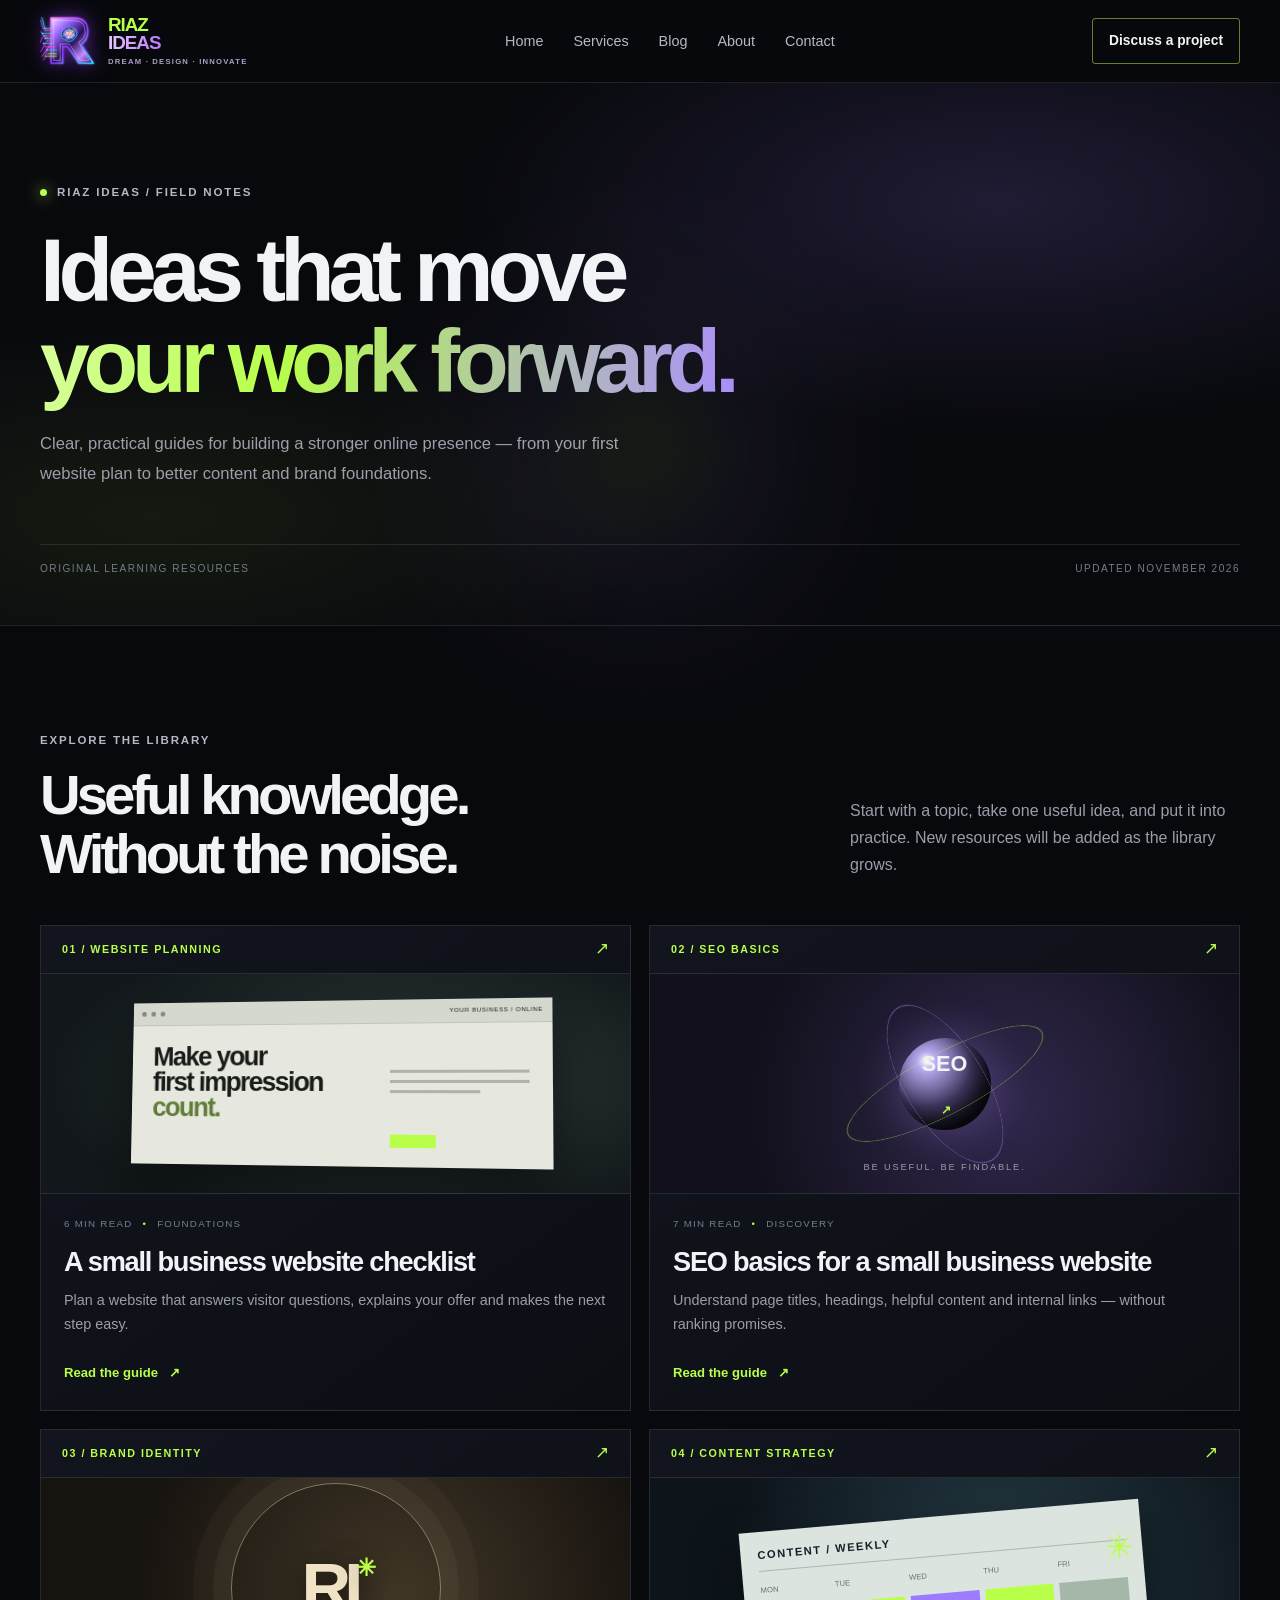
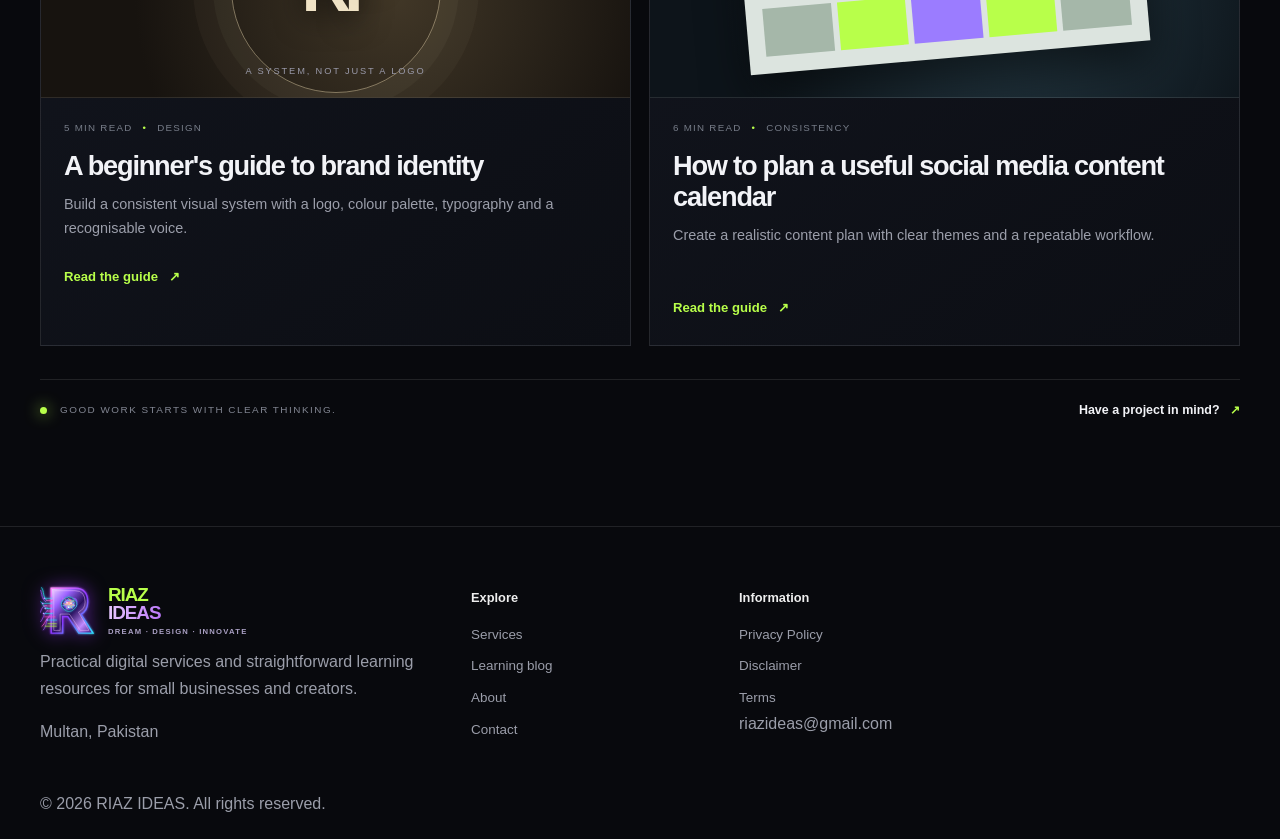
==== commit f375552b: "Install neural-circuit RIAZ IDEAS logo" ====
--- a/blog/index.html
+++ b/blog/index.html
@@ -13,7 +13,7 @@
 </head>
 <body>
 <header><div class="wrap nav" id="nav">
-<a class="logo" href="/index.html">RIAZ <span>IDEAS</span></a>
+<a class="logo logo-lockup" href="/index.html" aria-label="RIAZ IDEAS home"><img src="/assets/riaz-ideas-neural-logo.svg" alt="" width="58" height="58"><span class="logo-wordmark">RIAZ<span>IDEAS</span><small>DREAM · DESIGN · INNOVATE</small></span></a>
 <button class="menu" type="button" aria-label="Toggle navigation" aria-expanded="false">Menu</button>
 <nav><a href="/index.html">Home</a><a href="/services.html">Services</a><a href="/blog/index.html" aria-current="page">Blog</a><a href="/about.html">About</a><a href="/contact.html">Contact</a></nav>
 <a class="nav-cta" href="/contact.html">Discuss a project</a>
@@ -37,7 +37,7 @@
 </div></section>
 </main>
 <footer><div class="wrap footer-grid">
-<div><a class="logo" href="/index.html">RIAZ <span>IDEAS</span></a><p class="small">Practical digital services and straightforward learning resources for small businesses and creators.</p><p class="small">Multan, Pakistan</p></div>
+<div><a class="logo logo-lockup" href="/index.html" aria-label="RIAZ IDEAS home"><img src="/assets/riaz-ideas-neural-logo.svg" alt="" width="58" height="58"><span class="logo-wordmark">RIAZ<span>IDEAS</span><small>DREAM · DESIGN · INNOVATE</small></span></a><p class="small">Practical digital services and straightforward learning resources for small businesses and creators.</p><p class="small">Multan, Pakistan</p></div>
 <div><strong>Explore</strong><div class="footer-links small"><a href="/services.html">Services</a><a href="/blog/index.html">Learning blog</a><a href="/about.html">About</a><a href="/contact.html">Contact</a></div></div>
 <div><strong>Information</strong><div class="footer-links small"><a href="/privacy-policy.html">Privacy Policy</a><a href="/disclaimer.html">Disclaimer</a><a href="/terms.html">Terms</a></div><p class="small"><a href="mailto:riazideas@gmail.com">riazideas@gmail.com</a></p></div>
 </div><div class="wrap small" style="margin-top:28px">© 2026 RIAZ IDEAS. All rights reserved.</div></footer>
--- a/assets/style.css
+++ b/assets/style.css
@@ -14,3 +14,129 @@
 @media(max-width:900px){.hero-grid{grid-template-columns:1fr 1fr}.hero h1{font-size:clamp(3rem,7vw,4.6rem)}.hero-visual{transform:scale(.88)}.process-layout{gap:45px}.footer-main,.footer-grid{grid-template-columns:1.4fr 1fr 1fr}.footer-main>div:last-child,.footer-grid>div:last-child{grid-column:2}}
 @media(max-width:700px){.wrap{width:min(var(--max),calc(100% - 32px))}.nav{min-height:70px}.menu{display:block}nav{display:none;position:absolute;top:70px;left:0;right:0;padding:20px 24px;background:#0c0e15;border-bottom:1px solid var(--line);flex-direction:column;align-items:flex-start;gap:17px}.nav.open nav{display:flex}.nav-cta{display:none}.hero-3d{padding:55px 0 22px}.hero-grid{grid-template-columns:1fr;min-height:0}.hero h1{font-size:clamp(3rem,13vw,4.7rem)}.hero-copy>p{font-size:1rem}.hero-proof{margin-top:35px}.hero-visual{height:340px;transform:none;margin-top:5px}.orb{width:210px}.orbit-a{width:290px}.orbit-b{width:260px}.orbit-c{width:320px}.float-label{font-size:.55rem}.label-top{right:0}.label-bottom{left:0}.hero-bottom{font-size:.55rem}.intro-inner{grid-template-columns:1fr;gap:10px;padding:27px 0}.section{padding:70px 0}.section-head{display:block}.section-head>p{margin-top:18px}.service-grid,.work-grid,.process-layout,.article-list{grid-template-columns:1fr}.service-card{min-height:300px}.work-art{height:270px}.process-layout{gap:35px}.cta-section{padding:70px 0}.cta-orb{width:130px;height:130px;right:0;top:20px;opacity:.25}.footer-main,.footer-grid{grid-template-columns:1fr 1fr;gap:28px}.footer-brand{grid-column:1/-1}.footer-main>div:last-child,.footer-grid>div:last-child{grid-column:auto}.footer-bottom{display:grid;gap:10px}.page-hero{padding:60px 0 35px}.section-head h2,.process-intro h2,.cta-inner h2{font-size:2.6rem}}
 @media(max-width:420px){.actions{align-items:flex-start;flex-direction:column;gap:18px}.footer-main,.footer-grid{grid-template-columns:1fr}.footer-brand{grid-column:auto}.footer-main>div:last-child,.footer-grid>div:last-child{grid-column:auto}}
+
+
+/* Blog index — responsive editorial cards */
+.blog-hero{padding:100px 0 48px;background:radial-gradient(ellipse at 78% 22%,rgba(155,124,255,.16),transparent 38%),radial-gradient(ellipse at 12% 80%,rgba(184,255,74,.07),transparent 32%)}
+.blog-hero h1{max-width:850px;font-size:clamp(3.2rem,7vw,6.3rem);margin:22px 0}
+.blog-hero> .wrap>p{max-width:610px;font-size:1.04rem;line-height:1.8}
+.blog-hero-foot{display:flex;justify-content:space-between;gap:16px;border-top:1px solid var(--line);margin-top:55px;padding-top:15px;color:#777b87;font-size:.63rem;letter-spacing:.15em}
+.blog-grid{display:grid;grid-template-columns:repeat(2,minmax(0,1fr));gap:18px}
+.blog-card{min-width:0;border:1px solid var(--line);background:linear-gradient(145deg,#12151e,#0c0e14);overflow:hidden;transition:transform .3s,border-color .3s}
+.blog-card:hover{transform:translateY(-5px);border-color:#b8ff4a66}
+.blog-card-top{height:48px;padding:0 21px;display:flex;align-items:center;justify-content:space-between;border-bottom:1px solid var(--line)}
+.blog-arrow{color:var(--accent);font-size:1.05rem}
+.blog-card-art{height:220px;position:relative;overflow:hidden;display:grid;place-items:center;border-bottom:1px solid var(--line)}
+.art-web{background:radial-gradient(ellipse at 50% 40%,#313d3b,#11171a 70%)}
+.mini-browser{width:72%;height:76%;background:#e6e8df;color:#171c19;box-shadow:0 22px 50px #0008;transform:perspective(800px) rotateY(-8deg) rotateX(3deg)}
+.mini-browser-bar{height:24px;background:#d4d8ce;display:flex;align-items:center;gap:5px;padding:0 9px;border-bottom:1px solid #c0c5ba}
+.mini-browser-bar i{width:5px;height:5px;border-radius:50%;background:#818b7f}
+.mini-browser-bar span{margin-left:auto;font-size:6px;letter-spacing:.1em}
+.mini-browser-content{padding:18px 22px;display:grid;grid-template-columns:1fr .55fr;align-items:center;height:calc(100% - 24px)}
+.mini-browser-content>b{font:700 clamp(1rem,2.5vw,1.7rem)/.95 var(--display);letter-spacing:-.06em}
+.mini-browser-content em{color:#617d37;font-style:normal}
+.mini-lines{display:grid;gap:7px}.mini-lines i{height:3px;background:#aeb5a7}.mini-lines i:last-child{width:65%}
+.mini-button{grid-column:2;width:45px;height:13px;background:#b8ff4a;margin-top:12px}
+.art-seo{background:radial-gradient(circle at 50% 50%,#32284d,#11101b 68%)}
+.seo-orbit{position:absolute;width:220px;height:115px;border:1px solid #b8ff4a77;border-radius:50%;transform:rotate(-28deg) rotateX(58deg)}
+.seo-orbit-two{width:180px;height:180px;border-color:#a78bfa88;transform:rotate(58deg) rotateX(64deg)}
+.seo-core{width:92px;height:92px;border-radius:50%;display:grid;place-items:center;background:radial-gradient(circle at 30% 25%,#fff,#b7a9ef 10%,#40365e 48%,#12101c 75%);box-shadow:0 0 45px #a78bfa55,inset -10px -10px 20px #0009;font:700 1.35rem var(--display)}
+.seo-core span{color:var(--accent);font-size:.75rem;margin-left:3px}
+.seo-caption,.brand-note{position:absolute;bottom:17px;color:#9a9aaa;font-size:.58rem;letter-spacing:.2em}
+.art-branding{background:radial-gradient(circle at 50% 45%,#413727,#17130f 68%)}
+.brand-stamp{z-index:2;font:700 4.3rem/.9 var(--display);letter-spacing:-.1em;color:#f0e3c6;text-shadow:0 8px 30px #0009}
+.brand-stamp span{color:var(--accent);font-size:1.5rem;vertical-align:top}
+.brand-rings{position:absolute;width:210px;height:210px;border:1px solid #e8d7ae77;border-radius:50%;box-shadow:0 0 0 18px #e8d7ae0a,0 0 0 38px #e8d7ae08}
+.art-content{background:radial-gradient(circle at 50% 40%,#273d48,#0d141a 72%)}
+.calendar-card{width:68%;padding:17px;background:#dce4df;color:#152027;box-shadow:0 20px 45px #0008;transform:rotate(-5deg)}
+.calendar-head{font:700 .7rem var(--display);letter-spacing:.13em;border-bottom:1px solid #aab8b1;padding-bottom:10px}
+.calendar-days,.calendar-blocks{display:grid;grid-template-columns:repeat(5,1fr);gap:6px;margin-top:12px}
+.calendar-days i{font-style:normal;font-size:.48rem;color:#65736d}
+.calendar-blocks b{height:48px;background:#a5b7a9}.calendar-blocks b:nth-child(2n){background:#b8ff4a}.calendar-blocks b:nth-child(3){background:#9b7cff}
+.content-spark{position:absolute;right:18%;top:19%;font-size:2rem;color:var(--accent);text-shadow:0 0 25px #b8ff4a88}
+.blog-card-body{padding:22px 23px 25px}
+.blog-card-meta{font-size:.61rem;letter-spacing:.13em;color:#777d89;margin:0 0 13px}
+.blog-card-meta span{color:var(--accent);padding:0 6px}
+.blog-card-body h3{font:600 clamp(1.25rem,2.3vw,1.7rem)/1.15 var(--display);letter-spacing:-.045em;margin:0 0 11px}
+.blog-card-body p{color:var(--muted);font-size:.9rem;line-height:1.7;min-height:52px;margin-bottom:18px}
+.blog-card-body .read-link span,.blog-bottom-note a span{color:var(--accent);margin-left:7px}
+.blog-bottom-note{display:flex;align-items:center;gap:13px;border-top:1px solid var(--line);margin-top:32px;padding-top:20px}
+.blog-bottom-note p{margin:0;color:#828692;font-size:.62rem;letter-spacing:.15em}
+.blog-bottom-note a{margin-left:auto;font-size:.78rem;font-weight:700}
+@media(max-width:700px){.blog-hero{padding:65px 0 34px}.blog-hero-foot{margin-top:35px;flex-direction:column;gap:7px}.blog-grid{grid-template-columns:1fr}.blog-card-art{height:205px}.blog-card-body p{min-height:0}.blog-bottom-note{align-items:flex-start;flex-wrap:wrap}.blog-bottom-note a{width:100%;margin:5px 0 0}}
+
+
+/* Soft cursor-follow spotlight */
+.cursor-glow{position:fixed;left:50%;top:50%;width:560px;height:560px;border-radius:50%;pointer-events:none;z-index:10;opacity:.72;background:radial-gradient(circle,rgba(184,255,74,.105) 0%,rgba(155,124,255,.075) 27%,rgba(155,124,255,.025) 48%,transparent 70%);filter:blur(12px);transform:translate3d(-50%,-50%,0);transition:left .13s ease-out,top .13s ease-out;will-change:left,top;mix-blend-mode:screen}
+@media(max-width:700px),(pointer:coarse){.cursor-glow{display:none}}
+@media(prefers-reduced-motion:reduce){.cursor-glow{display:none}}
+
+
+/* Scroll-triggered multi-pointer typing effect */
+.pointer-typing{position:relative;isolation:isolate;clip-path:inset(0 100% 0 0);animation:pointerTextType 1.65s cubic-bezier(.2,.72,.2,1) forwards;animation-delay:.12s}
+.typing-pointer{position:absolute;z-index:5;left:0;top:52%;width:19px;height:19px;opacity:0;pointer-events:none;transform:translate3d(0,-50%,0);animation:pointerTravel 1.65s cubic-bezier(.2,.72,.2,1) forwards;animation-delay:calc(.12s + var(--pointer-delay))}
+.typing-pointer svg{display:block;width:100%;height:100%;filter:drop-shadow(0 2px 5px #000b)}
+.typing-pointer-lime{color:#b8ff4a}
+.typing-pointer-violet{color:#a78bfa;top:62%;width:16px;height:16px}
+.typing-pointer-white{color:#f5f5f5;top:42%;width:14px;height:14px}
+@keyframes pointerTextType{0%{clip-path:inset(0 100% 0 0)}100%{clip-path:inset(0 0 0 0)}}
+@keyframes pointerTravel{0%{left:0;opacity:0;transform:translate3d(-2px,-50%,0) scale(.75)}7%{opacity:1}92%{opacity:1}100%{left:calc(100% - 19px);opacity:0;transform:translate3d(0,-50%,0) scale(1)}}
+@media(max-width:700px){.typing-pointer{width:15px;height:15px}.typing-pointer-violet{width:13px;height:13px}.typing-pointer-white{width:11px;height:11px}}
+@media(prefers-reduced-motion:reduce){.pointer-typing{clip-path:none;animation:none}.typing-pointer{display:none}}
+
+
+
+/* Individual page motion identities */
+.page-title-arrive{animation:pageTitleArrive .9s cubic-bezier(.18,.75,.25,1) both}
+@keyframes pageTitleArrive{from{opacity:0;transform:translateY(28px) skewY(2deg);filter:blur(7px)}to{opacity:1;transform:translateY(0) skewY(0);filter:blur(0)}}
+.page-motion-item{opacity:0;will-change:transform,opacity}
+.page-motion-item.page-motion-in{opacity:1}
+
+/* Services: cards lift and rotate into place like a portfolio deck */
+.page-motion-services .service-card.page-motion-item{transform:perspective(900px) rotateX(9deg) translateY(38px) scale(.97);transition:opacity .75s ease,transform .85s cubic-bezier(.2,.8,.2,1);transition-delay:calc(var(--card-order,0) * 90ms)}
+.page-motion-services .service-card.page-motion-in{transform:perspective(900px) rotateX(0) translateY(0) scale(1)}
+.page-motion-services .process-step.page-motion-item{transform:translateX(42px);transition:opacity .65s ease,transform .7s cubic-bezier(.2,.8,.2,1)}
+.page-motion-services .process-step.page-motion-in{transform:translateX(0)}
+.page-motion-services .service-card:hover{transform:translateY(-8px) rotateX(0) scale(1.015)}
+
+/* About: principles travel in from alternating sides; panels gain a soft frame */
+.page-motion-about .process-step.page-motion-item:nth-child(odd){transform:translateX(-48px) scale(.98)}
+.page-motion-about .process-step.page-motion-item:nth-child(even){transform:translateX(48px) scale(.98)}
+.page-motion-about .process-step.page-motion-in{transform:translateX(0) scale(1)}
+.page-motion-about .process-step{transition:opacity .7s ease,transform .8s cubic-bezier(.2,.8,.2,1)}
+.page-motion-about .feature-panel.page-motion-item{transform:perspective(800px) rotateY(-8deg) translateY(25px);transition:opacity .8s ease,transform .9s ease,box-shadow .3s}
+.page-motion-about .feature-panel.page-motion-in{transform:perspective(800px) rotateY(0) translateY(0);box-shadow:0 18px 55px #0003}
+
+/* Contact: contact choices slide in, inquiry panel gets a moving accent */
+.page-motion-contact .work-grid>div:first-child .feature-panel.page-motion-item{transform:translateX(-36px);transition:opacity .7s ease,transform .8s cubic-bezier(.2,.8,.2,1)}
+.page-motion-contact .work-grid>div:first-child .feature-panel.page-motion-in{transform:translateX(0)}
+.page-motion-contact .work-grid>div:last-child.page-motion-item{transform:translateX(38px);transition:opacity .8s ease,transform .8s ease}
+.page-motion-contact .work-grid>div:last-child.page-motion-in{transform:translateX(0)}
+.page-motion-contact #inquiry .feature-panel{position:relative}
+.page-motion-contact #inquiry .feature-panel:before{content:"";position:absolute;inset:0 auto 0 0;width:2px;background:linear-gradient(transparent,#b8ff4a,#a78bfa,transparent);transform:scaleY(0);transform-origin:top;transition:transform 1.2s ease}
+.page-motion-contact #inquiry .feature-panel.page-motion-in:before{transform:scaleY(1)}
+
+/* Blog library: cards rise in sequence with a subtle 3D tilt */
+.page-motion-blog-index .blog-card.page-motion-item{transform:perspective(1000px) rotateY(8deg) translateY(35px) scale(.97);transition:opacity .8s ease,transform .9s cubic-bezier(.2,.8,.2,1);transition-delay:calc(var(--card-order,0) * 100ms)}
+.page-motion-blog-index .blog-card:nth-child(even).page-motion-item{transform:perspective(1000px) rotateY(-8deg) translateY(35px) scale(.97)}
+.page-motion-blog-index .blog-card.page-motion-in,.page-motion-blog-index .blog-card:nth-child(even).page-motion-in{transform:perspective(1000px) rotateY(0) translateY(0) scale(1)}
+.page-motion-blog-index .blog-card-art{background-size:120% 120%;transition:background-size 1.2s ease}
+.page-motion-blog-index .blog-card:hover .blog-card-art{background-size:100% 100%}
+
+/* Blog articles and legal pages: editorial reading rhythm */
+.page-motion-blog-article .prose h2.page-motion-item,.page-motion-legal .prose h2.page-motion-item{transform:translateX(-24px);transition:opacity .65s ease,transform .7s ease}
+.page-motion-blog-article .prose h2.page-motion-in,.page-motion-legal .prose h2.page-motion-in{transform:translateX(0)}
+.page-motion-blog-article .prose p.page-motion-item,.page-motion-blog-article .prose ul.page-motion-item,.page-motion-legal .prose p.page-motion-item,.page-motion-legal .prose ul.page-motion-item,.page-motion-blog-article .prose .callout.page-motion-item,.page-motion-legal .prose .callout.page-motion-item{transform:translateY(18px);transition:opacity .7s ease,transform .75s ease}
+.page-motion-blog-article .prose p.page-motion-in,.page-motion-blog-article .prose ul.page-motion-in,.page-motion-legal .prose p.page-motion-in,.page-motion-legal .prose ul.page-motion-in,.page-motion-blog-article .prose .callout.page-motion-in,.page-motion-legal .prose .callout.page-motion-in{transform:translateY(0)}
+@media(max-width:700px){.page-motion-services .service-card.page-motion-item,.page-motion-blog-index .blog-card.page-motion-item,.page-motion-blog-index .blog-card:nth-child(even).page-motion-item{transform:translateY(28px) scale(.98)}.page-motion-services .service-card.page-motion-in,.page-motion-blog-index .blog-card.page-motion-in,.page-motion-blog-index .blog-card:nth-child(even).page-motion-in{transform:translateY(0) scale(1)}}
+@media(prefers-reduced-motion:reduce){.page-title-arrive{animation:none}.page-motion-item,.page-motion-services .service-card.page-motion-item,.page-motion-services .process-step.page-motion-item,.page-motion-about .process-step.page-motion-item,.page-motion-about .feature-panel.page-motion-item,.page-motion-contact .work-grid>div:first-child .feature-panel.page-motion-item,.page-motion-contact .work-grid>div:last-child.page-motion-item,.page-motion-blog-index .blog-card.page-motion-item,.page-motion-blog-index .blog-card:nth-child(even).page-motion-item{opacity:1;transform:none;transition:none}}
+
+/* RIAZ IDEAS neural-circuit brand lockup */
+.logo-lockup{display:inline-flex;align-items:center;gap:10px;letter-spacing:normal;white-space:nowrap;flex-shrink:0}
+.logo-lockup>img{display:block;width:58px;height:58px;object-fit:contain;filter:drop-shadow(0 0 9px #9b35ff88);transition:transform .35s ease,filter .35s ease}
+.logo-lockup:hover>img{transform:translateY(-2px) rotate(-4deg) scale(1.06);filter:drop-shadow(0 0 14px #b34cff)}
+.logo-wordmark{display:flex;flex-direction:column;font:700 1.18rem/.95 var(--display);letter-spacing:-.055em;color:#f4f1ff}
+.logo-wordmark>span{display:inline;color:#c084fc;background:linear-gradient(100deg,#e8c9ff,#a855f7 55%,#6d5cff);-webkit-background-clip:text;background-clip:text;-webkit-text-fill-color:transparent}
+.logo-wordmark small{margin-top:6px;font:600 .48rem/1 var(--font);letter-spacing:.16em;color:#aaa0c4}
+.footer-logo>img{width:54px;height:54px}
+@media(max-width:620px){.logo-lockup{gap:7px}.logo-lockup>img{width:46px;height:46px}.logo-wordmark{font-size:1.02rem}.logo-wordmark small{font-size:.42rem}}
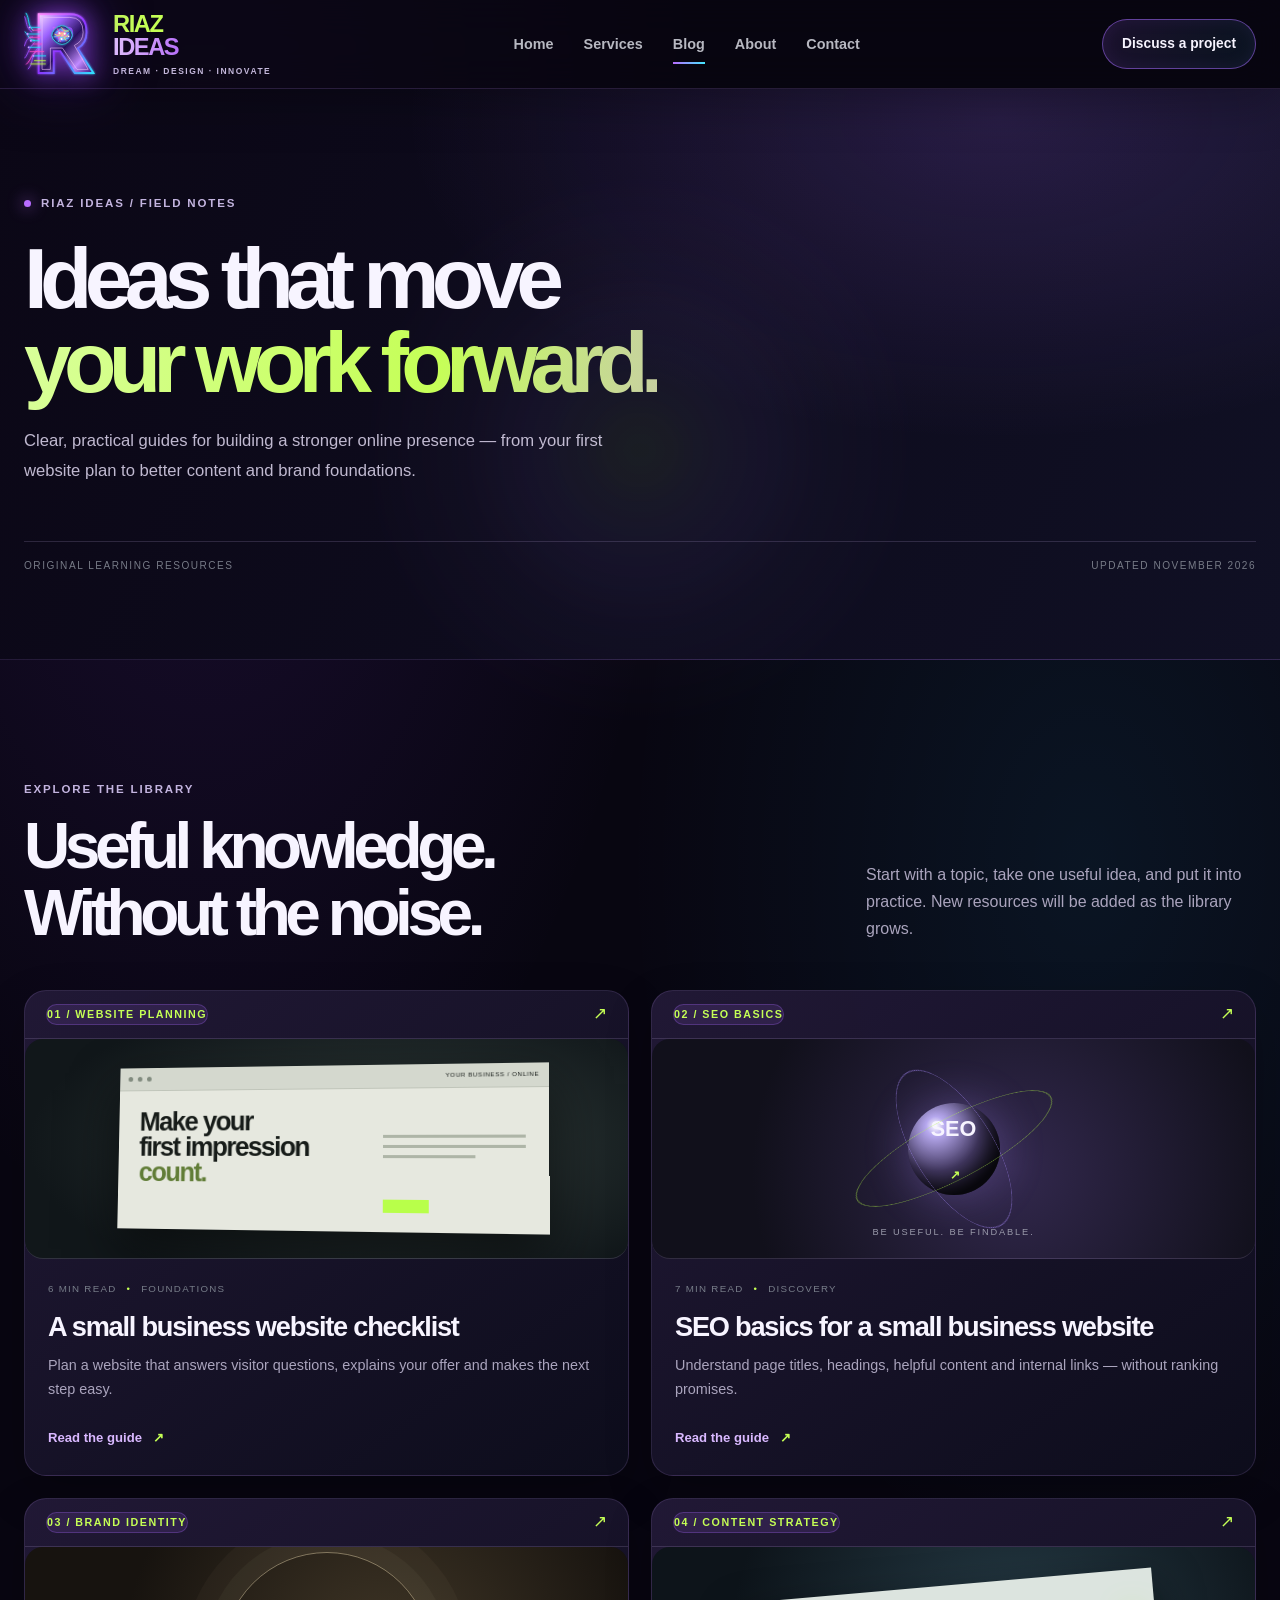
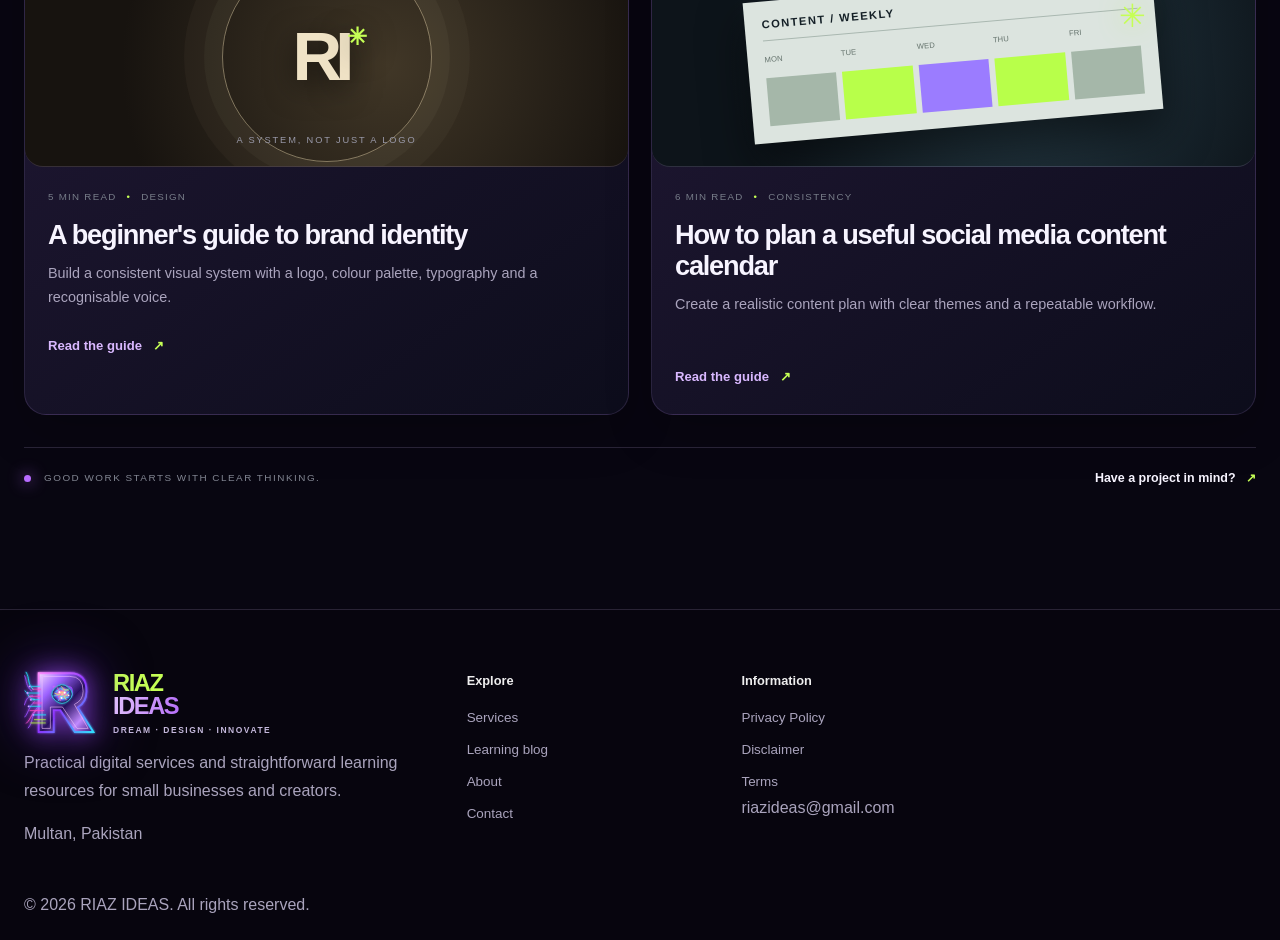
==== commit f26bbbb0: "Phase 3: improve canonical and social metadata; correct AdSense loader" ====
--- a/blog/index.html
+++ b/blog/index.html
@@ -5,11 +5,22 @@
 <meta name="viewport" content="width=device-width,initial-scale=1">
 <title>Insights & Guides | RIAZ IDEAS</title>
 <meta name="description" content="Explore practical guides from RIAZ IDEAS on small business websites, SEO basics, brand identity and social media content planning.">
+<link rel="canonical" href="https://riazideas.netlify.app/blog/">
+<meta property="og:type" content="website">
+<meta property="og:site_name" content="RIAZ IDEAS">
+<meta property="og:title" content="Insights & Guides | RIAZ IDEAS">
+<meta property="og:description" content="Explore practical guides from RIAZ IDEAS on small business websites, SEO basics, brand identity and social media content planning.">
+<meta property="og:url" content="https://riazideas.netlify.app/blog/">
+<meta property="og:image" content="https://riazideas.netlify.app/assets/riaz-ideas-social-preview.jpg">
+<meta name="twitter:card" content="summary_large_image">
+<meta name="twitter:title" content="Insights & Guides | RIAZ IDEAS">
+<meta name="twitter:description" content="Explore practical guides from RIAZ IDEAS on small business websites, SEO basics, brand identity and social media content planning.">
+<meta name="twitter:image" content="https://riazideas.netlify.app/assets/riaz-ideas-social-preview.jpg">
 <meta name="theme-color" content="#08090d">
 <link rel="stylesheet" href="../assets/style.css">
 <script src="../assets/script.js" defer></script>
 <!-- AdSense serving code -->
-<script async src="https://pagead2.googlesyndication.com/pagead/js?client=ca-pub-1918547933458772" crossorigin="anonymous"></script>
+<script async src="https://pagead2.googlesyndication.com/pagead/js/adsbygoogle.js?client=ca-pub-1918547933458772" crossorigin="anonymous"></script>
 </head>
 <body>
 <header><div class="wrap nav" id="nav">
--- a/assets/style.css
+++ b/assets/style.css
@@ -140,3 +140,315 @@
 .logo-wordmark small{margin-top:6px;font:600 .48rem/1 var(--font);letter-spacing:.16em;color:#aaa0c4}
 .footer-logo>img{width:54px;height:54px}
 @media(max-width:620px){.logo-lockup{gap:7px}.logo-lockup>img{width:46px;height:46px}.logo-wordmark{font-size:1.02rem}.logo-wordmark small{font-size:.42rem}}
+
+/* Brand lockup refinement: stronger logo presence at every viewport */
+.logo-lockup{gap:13px;min-height:76px}
+.logo-lockup>img{width:76px;height:76px;filter:drop-shadow(0 0 12px #9b35ff9c) drop-shadow(0 0 24px #6d28d966)}
+.logo-wordmark{font-size:1.48rem;line-height:.98;letter-spacing:-.06em}
+.logo-wordmark small{font-size:.53rem;letter-spacing:.18em;margin-top:8px;color:#c4b8db}
+.footer-logo>img{width:68px;height:68px}
+@media(max-width:700px){
+ .nav{min-height:82px}
+ .logo-lockup{gap:9px;min-height:70px}
+ .logo-lockup>img{width:64px;height:64px}
+ .logo-wordmark{font-size:1.25rem}
+ .logo-wordmark small{font-size:.46rem;letter-spacing:.14em;margin-top:7px}
+}
+@media(max-width:360px){
+ .logo-lockup{gap:6px}
+ .logo-lockup>img{width:56px;height:56px}
+ .logo-wordmark{font-size:1.12rem}
+ .logo-wordmark small{font-size:.39rem}
+}
+
+/* SITE-WIDE INTERACTIVE 3D EXPERIENCE */
+:root{--depth-purple:rgba(154,82,255,.24);--depth-cyan:rgba(53,220,255,.13)}
+.has-3d-interaction{transform-style:preserve-3d;will-change:transform;transition:transform .22s ease-out,box-shadow .3s ease,border-color .3s ease}
+.has-3d-interaction:hover{transform:perspective(1100px) rotateX(var(--tilt-x,0deg)) rotateY(var(--tilt-y,0deg)) translateY(-4px);box-shadow:0 24px 55px rgba(0,0,0,.32),0 0 0 1px rgba(173,112,255,.14),0 0 35px var(--depth-purple)}
+.service-card.has-3d-interaction:hover,.work-card.has-3d-interaction:hover,.blog-card.has-3d-interaction:hover,.feature-panel.has-3d-interaction:hover,.process-step.has-3d-interaction:hover,.insight-card.has-3d-interaction:hover{border-color:rgba(174,116,255,.48)}
+.service-card>* ,.work-card>* ,.blog-card>* ,.feature-panel>* ,.process-step>* ,.insight-card>*{transform:translateZ(12px)}
+.btn,.nav-cta{transform:translate(var(--magnet-x,0px),var(--magnet-y,0px));transition:transform .18s ease,box-shadow .25s ease,background .25s ease}
+.btn:hover,.nav-cta:hover{box-shadow:0 10px 30px rgba(151,75,255,.22)}
+.reading-progress{position:fixed;inset:0 auto auto 0;width:100%;height:3px;z-index:100;background:linear-gradient(90deg,#a855f7,#ec65ed,#46dcff);transform:scaleX(0);transform-origin:left;pointer-events:none;box-shadow:0 0 14px rgba(173,82,255,.7)}
+.hero-3d{isolation:isolate}
+.hero-3d .hero-glow{transition:translate .35s ease-out}
+.hero-3d .orbit,.hero-3d .float-label{transition:translate .35s ease-out}
+.service-card,.work-card,.blog-card,.feature-panel,.process-step,.insight-card{backface-visibility:hidden}
+@media(hover:none),(pointer:coarse){.has-3d-interaction{will-change:auto}.has-3d-interaction:hover{transform:none;box-shadow:none}.btn,.nav-cta{transform:none}}
+@media(prefers-reduced-motion:reduce){.has-3d-interaction,.hero-3d .hero-glow,.hero-3d .orbit,.hero-3d .float-label,.btn,.nav-cta{transition:none!important;transform:none!important}.reading-progress{display:none}}
+
+/* RIAZ IDEAS — Gen-Z creative tech studio visual refresh */
+:root{
+ --bg:#070610;--bg2:#0c0a18;--panel:#111020;--panel2:#19152b;
+ --text:#f7f4ff;--muted:#aaa4bd;--line:rgba(205,177,255,.14);
+ --accent:#c4ff4d;--accent2:#a56bff;--max:1240px;
+}
+body{
+ background:
+  radial-gradient(ellipse at 12% 8%,rgba(130,55,255,.13),transparent 32%),
+  radial-gradient(ellipse at 88% 42%,rgba(24,194,255,.075),transparent 30%),#070610;
+}
+.site-header,header{background:rgba(7,6,16,.78);border-bottom:1px solid rgba(190,140,255,.18);box-shadow:0 12px 40px rgba(0,0,0,.22)}
+.nav{min-height:88px}
+nav a{position:relative;font-weight:600}
+nav a:after{content:"";position:absolute;left:0;right:100%;bottom:-8px;height:2px;background:linear-gradient(90deg,#b86cff,#44e7ff);transition:right .25s}
+nav a:hover:after,nav a[aria-current="page"]:after{right:0}
+.nav-cta{border-radius:999px;border-color:#a56bff88;background:linear-gradient(110deg,rgba(165,107,255,.17),rgba(40,220,255,.08));box-shadow:inset 0 0 18px rgba(165,107,255,.08)}
+.hero-3d{
+ min-height:690px;padding-top:92px;
+ background:radial-gradient(ellipse at 74% 48%,rgba(157,91,255,.22),transparent 34%),radial-gradient(ellipse at 8% 85%,rgba(24,208,255,.10),transparent 28%),linear-gradient(130deg,#080611 8%,#100b20 58%,#080914);
+}
+.hero-3d:before{content:"";position:absolute;inset:0;z-index:-1;opacity:.18;background-image:linear-gradient(rgba(193,153,255,.16) 1px,transparent 1px),linear-gradient(90deg,rgba(193,153,255,.16) 1px,transparent 1px);background-size:58px 58px;mask-image:linear-gradient(to bottom,black,transparent 88%)}
+.hero h1{font-size:clamp(3.5rem,7.4vw,7rem);letter-spacing:-.085em;line-height:.94;text-wrap:balance}
+.gradient-text{background:linear-gradient(100deg,#d5ff80 0%,#c4ff4d 20%,#b76bff 57%,#52e8ff 100%);background-size:220% auto;animation:genzGradient 8s linear infinite;-webkit-background-clip:text;background-clip:text;color:transparent}
+@keyframes genzGradient{to{background-position:220% center}}
+.hero-copy>p{color:#c1bad1;font-size:1.1rem}
+.eyebrow{color:#c3b4df}
+.eyebrow-dot,.label-dot{background:#b86cff;box-shadow:0 0 16px #b86cff}
+.hero-visual{filter:drop-shadow(0 24px 70px rgba(129,68,255,.16))}
+.orb{box-shadow:inset -28px -24px 48px #000,inset 12px 10px 30px #ffffff55,0 0 85px #9b55ff55,0 45px 90px #000b}
+.orb:after{border-color:#b86cff;box-shadow:0 0 32px #b86cff55}
+.orbit-a{border-color:#b86cff88}.orbit-b{border-color:#34dcff77}
+.btn{
+ border-radius:999px;padding:15px 23px;color:#10100a;
+ background:linear-gradient(105deg,#c4ff4d,#a8f65b 55%,#dcff9a);
+ border-color:transparent;box-shadow:0 8px 28px rgba(196,255,77,.14);
+}
+.btn:hover{box-shadow:0 12px 38px rgba(196,255,77,.25),0 0 0 5px rgba(196,255,77,.07)}
+.text-link{font-weight:700}
+.section{padding:118px 0}
+.section.alt,.intro-strip{background:linear-gradient(120deg,rgba(20,14,39,.92),rgba(9,13,25,.92));border-color:rgba(180,130,255,.14)}
+.section-head h2,.process-intro h2,.cta-inner h2{letter-spacing:-.075em}
+.service-grid{gap:20px}
+.service-card,.feature-panel,.blog-card,.insight-card,.process-step{
+ border:1px solid rgba(190,150,255,.17);
+ background:linear-gradient(145deg,rgba(30,23,52,.94),rgba(12,13,27,.96));
+ border-radius:22px;box-shadow:0 16px 45px rgba(0,0,0,.18);
+}
+.service-card{padding:30px;min-height:360px}
+.service-card:before{background:#a56bff}
+.service-icon{color:#c48aff;text-shadow:0 0 22px #a56bff88}
+.service-card h3,.work-meta h3,.blog-card h3{letter-spacing:-.045em}
+.service-card a,.read-link{color:#d9b8ff;font-weight:700}
+.work-card{border-radius:22px;overflow:hidden}
+.work-art{border-radius:22px}
+.tag{border-radius:999px;background:rgba(169,105,255,.12);border:1px solid rgba(169,105,255,.28);color:#d6b6ff}
+.process-step{padding:22px 24px;margin-bottom:12px;transition:background .3s,border-color .3s}
+.process-step:hover{background:linear-gradient(110deg,rgba(126,74,201,.18),rgba(24,202,233,.06))}
+.feature-panel{padding:28px}
+.blog-grid{gap:22px}
+.blog-card{overflow:hidden}
+.blog-card-art{border-radius:18px}
+.page-hero{padding:105px 0 85px;background:radial-gradient(ellipse at 82% 20%,rgba(165,107,255,.18),transparent 34%),linear-gradient(120deg,#0b0818,#0a0d18)}
+.page-hero h1{font-size:clamp(3rem,6.6vw,6rem);letter-spacing:-.085em;line-height:.98}
+.page-hero p{max-width:720px;color:#c0b9d0;font-size:1.06rem}
+.footer{background:#080711}
+.logo-lockup>img{filter:drop-shadow(0 0 12px #a64fffaa) drop-shadow(0 0 28px #6d28d988)}
+.logo-lockup:hover>img{transform:translateY(-8px) rotateY(22deg) rotateX(-12deg) scale(1.12);filter:drop-shadow(0 0 18px #c36cff) drop-shadow(0 12px 22px #7128ff88)}
+/* Real cursor-tracked 3D: cards rise toward the pointer, rotate and scale */
+.has-3d-interaction{transform-style:preserve-3d;backface-visibility:hidden;will-change:transform;transition:transform .32s cubic-bezier(.2,.8,.2,1),box-shadow .32s,border-color .32s}
+.has-3d-interaction:hover{
+ transform:perspective(900px) rotateX(var(--tilt-x,0deg)) rotateY(var(--tilt-y,0deg)) translateY(-13px) translateZ(24px) scale(1.035);
+ box-shadow:0 30px 70px rgba(0,0,0,.45),0 0 0 1px rgba(190,130,255,.3),0 0 42px rgba(150,75,255,.19);
+}
+.service-card.has-3d-interaction:hover,.feature-panel.has-3d-interaction:hover,.blog-card.has-3d-interaction:hover,.work-card.has-3d-interaction:hover{border-color:rgba(197,145,255,.58)}
+.has-3d-interaction:after{content:"";position:absolute;inset:0;border-radius:inherit;pointer-events:none;opacity:0;background:radial-gradient(circle at var(--shine-x,50%) var(--shine-y,50%),rgba(255,255,255,.14),transparent 42%);transition:opacity .25s}
+.has-3d-interaction:hover:after{opacity:1}
+.has-3d-interaction>*{transform:translateZ(15px)}
+.btn,.nav-cta{border-radius:999px}
+@media(max-width:900px){.hero-3d{padding-top:70px}.section{padding:88px 0}}
+@media(max-width:700px){
+ .hero-3d{min-height:0;padding:64px 0 25px}
+ .hero h1{font-size:clamp(3.1rem,13vw,5rem)}
+ .section{padding:76px 0}
+ .service-card{min-height:0}
+ .has-3d-interaction:hover{transform:translateY(-3px) scale(1.01)}
+ .page-hero{padding:76px 0 62px}
+}
+@media(prefers-reduced-motion:reduce){
+ .gradient-text{animation:none}
+ .has-3d-interaction,.has-3d-interaction:hover{transform:none!important;transition:none!important}
+}
+
+.has-3d-interaction{position:relative;isolation:isolate}
+
+/* ===== RIAZ IDEAS / IMMERSIVE 3D STUDIO ART DIRECTION ===== */
+:root{--accent:#c5ff55;--accent2:#a66bff;--bg:#080611;--bg2:#100b1d;--panel:#151026;--panel2:#201637;--line:rgba(218,190,255,.16)}
+body{
+ background-color:#080611;
+ background-image:radial-gradient(ellipse at 16% 8%,rgba(127,55,220,.16),transparent 32%),radial-gradient(ellipse at 85% 34%,rgba(36,196,255,.08),transparent 30%);
+}
+.site-header,header{background:rgba(8,6,17,.76);border-bottom:1px solid rgba(191,140,255,.17);box-shadow:0 12px 50px #0004}
+.nav{min-height:88px}
+.logo-lockup>img{transform-style:preserve-3d}
+.logo-lockup:hover>img{transform:perspective(500px) translateY(-7px) rotateX(-14deg) rotateY(20deg) scale(1.12)}
+.nav-cta{border-radius:999px;border-color:#a66bff88;background:linear-gradient(110deg,#a66bff20,#36dfff12);padding:12px 19px}
+.hero-3d{
+ min-height:760px;padding:105px 0 34px;
+ background:radial-gradient(ellipse at 73% 43%,rgba(151,82,255,.25),transparent 36%),radial-gradient(ellipse at 16% 88%,rgba(39,211,255,.10),transparent 29%),linear-gradient(120deg,#080611 0%,#10091f 56%,#080914 100%);
+}
+.hero-3d:before{content:"";position:absolute;inset:0;z-index:-1;opacity:.19;background-image:linear-gradient(rgba(190,145,255,.15) 1px,transparent 1px),linear-gradient(90deg,rgba(190,145,255,.15) 1px,transparent 1px);background-size:58px 58px;mask-image:linear-gradient(to bottom,#000,transparent 92%)}
+.hero-grid{grid-template-columns:1.02fr .98fr;min-height:560px}
+.hero-copy{position:relative;z-index:4}
+.hero-copy .eyebrow{color:#d0c1e6}
+.hero h1{font-size:clamp(3.6rem,7.3vw,7.25rem);line-height:.91;letter-spacing:-.09em;max-width:760px;margin:28px 0}
+.hero h1 .gradient-text{background:linear-gradient(105deg,#d9ff9a 0%,#c5ff55 24%,#c38aff 62%,#57e8ff 100%);background-size:200% auto;animation:studioGradient 9s linear infinite;-webkit-background-clip:text;background-clip:text;color:transparent}
+@keyframes studioGradient{to{background-position:200% center}}
+.hero-copy>p{color:#c1b9d1;font-size:1.08rem;max-width:540px}
+.hero-proof{color:#a69ab9;margin-top:46px}
+.hero-visual{height:570px;perspective:1400px;transform-style:preserve-3d}
+.visual-grid{inset:3%;background-size:34px 34px;opacity:.85;transform:rotateX(62deg) rotateZ(-28deg) scale(1.35)}
+.orb{width:min(370px,66vw);background:radial-gradient(circle at 32% 23%,#fff 0,#d5c7f5 4%,#8d69b5 13%,#34214f 31%,#151024 56%,#080611 72%);box-shadow:inset -34px -30px 55px #000, inset 14px 12px 35px #ffffff66,0 0 100px #9c55ff77,0 55px 100px #000c;animation:orbFloat 8s ease-in-out infinite}
+.orb:before{border-color:#f2dcff88;box-shadow:0 0 35px #b86cff55}
+.orb:after{border:2px solid #bd83ffb8;box-shadow:0 0 30px #a45dff77,0 0 70px #a45dff2b}
+.orb-core{background:#9e55ff;opacity:.36;filter:blur(55px)}
+.orbit{border-width:1.5px;filter:drop-shadow(0 0 9px #a45dff77)}
+.orbit-a{border-color:#c5ff55a6;box-shadow:0 0 25px #c5ff5533}
+.orbit-b{border-color:#a66bffb0}
+.orbit-c{border-color:#56eaff6e}
+.float-label{border-radius:999px;background:rgba(18,12,34,.78);border-color:#c9a2ff44;box-shadow:0 12px 35px #0006}
+.label-top{top:12%;right:0}.label-bottom{bottom:12%;left:0}
+.hero-float-card{
+ position:absolute;z-index:5;display:flex;align-items:center;gap:12px;padding:13px 17px;
+ border:1px solid rgba(220,190,255,.26);border-radius:16px;
+ background:linear-gradient(135deg,rgba(40,27,67,.88),rgba(12,13,29,.78));
+ box-shadow:0 22px 55px #0008,inset 0 1px #ffffff1c,0 0 35px #9c55ff22;
+ backdrop-filter:blur(18px);transform-style:preserve-3d;
+ animation:floatPanel 6s ease-in-out infinite;
+}
+.hero-float-card b,.hero-float-card small{display:block}
+.hero-float-card b{font:700 .7rem var(--display);letter-spacing:.13em;color:#f7efff}
+.hero-float-card small{font-size:.67rem;color:#b9aacd;margin-top:3px}
+.hero-float-card-a{top:23%;left:-2%;transform:rotateY(15deg) rotateX(7deg);animation-delay:-1.4s}
+.hero-float-card-b{right:-2%;bottom:22%;transform:rotateY(-17deg) rotateX(8deg);animation-delay:-3.2s}
+.float-card-icon{display:grid;place-items:center;width:35px;height:35px;border-radius:11px;background:linear-gradient(140deg,#d5ff72,#8fdd45);color:#151a0b;font-size:1.2rem;box-shadow:0 0 25px #c5ff5555}
+.float-card-pulse{width:10px;height:10px;border-radius:50%;background:#52eaff;box-shadow:0 0 18px #52eaff,0 0 35px #52eaff88}
+.hero-orbit-tag{position:absolute;top:4%;left:50%;font-size:.57rem;letter-spacing:.2em;color:#c8a8ff;border:1px solid #a66bff55;border-radius:999px;padding:7px 11px;transform:translateX(-50%) rotate(-7deg)}
+@keyframes floatPanel{0%,100%{translate:0 0}50%{translate:0 -13px}}
+.hero-bottom{color:#a99db9}
+.studio-marquee{overflow:hidden;border-block:1px solid #b78aff30;background:linear-gradient(90deg,#180d2b,#0c1020,#190d2b);padding:17px 0}
+.marquee-track{display:flex;align-items:center;justify-content:space-around;gap:34px;width:max-content;min-width:200%;animation:marqueeFlow 32s linear infinite}
+.marquee-track span{font:700 .75rem var(--display);letter-spacing:.2em;color:#e5d8f6;white-space:nowrap}
+.marquee-track i{font-style:normal;color:#c5ff55;text-shadow:0 0 18px #c5ff55;font-size:1.1rem}
+@keyframes marqueeFlow{to{transform:translateX(-50%)}}
+.intro-strip{background:linear-gradient(110deg,#0e0a1a,#111027);border-color:#b78aff2b}
+.intro-inner p{color:#f1eafa}
+.section{padding:120px 0}
+.section-head h2,.process-intro h2,.cta-inner h2{font-size:clamp(2.6rem,5vw,5rem);letter-spacing:-.085em}
+.service-grid{gap:20px}
+.service-card,.feature-panel,.insight-card,.blog-card{border-radius:22px;border-color:#c5a2ff26;background:linear-gradient(145deg,rgba(34,25,55,.96),rgba(13,13,28,.98));box-shadow:0 18px 48px #0003}
+.service-card{padding:30px;min-height:365px}
+.service-card:before{background:#a66bff}
+.service-icon{color:#c48aff;text-shadow:0 0 22px #a66bff77}
+.service-symbol,.service-card>a span,.text-link span{color:#c5ff55}
+.service-card h3,.work-meta h3,.insight-card h3{font-size:1.5rem;letter-spacing:-.055em}
+.work-section{background:linear-gradient(180deg,#0c0918,#080611)}
+.work-art{border-radius:22px;border-color:#c5a2ff2b;box-shadow:0 22px 55px #0005}
+.art-ecommerce{background:radial-gradient(circle at 50% 40%,#6841a0,#171126 62%,#090712)}
+.art-brand{background:radial-gradient(circle at 60% 35%,#593b88,#151020 58%,#090712)}
+.process-section{background:linear-gradient(120deg,#0e0b1b,#0a0d18);border-color:#b78aff22}
+.process-step{padding:26px 20px;border-bottom-color:#c5a2ff25;border-radius:13px;transition:background .3s,border-color .3s,transform .35s}
+.process-step:hover{transform:translateX(9px);background:#a66bff12}
+.insight-card{padding:32px}
+.tag{color:#c5ff55}
+.cta-section{background:radial-gradient(ellipse at 80% 50%,#a66bff30,transparent 40%),linear-gradient(110deg,#17102a,#0d1020);border-color:#b78aff28}
+.cta-orb{background:radial-gradient(circle at 30% 25%,#fff,#b98aff 8%,#342052 38%,#080611 73%);box-shadow:inset -22px -22px 40px #000,0 0 90px #a66bff66}
+.site-footer,footer{background:#07050e}
+.btn{border-radius:999px;background:linear-gradient(110deg,#c5ff55,#e0ff9a);box-shadow:0 10px 35px #c5ff5525}
+.btn:hover{box-shadow:0 14px 42px #c5ff5555}
+.gradient-text{background-image:linear-gradient(100deg,#d9ff9a,#c5ff55 30%,#c38aff 68%,#57e8ff);-webkit-background-clip:text;background-clip:text;color:transparent}
+.page-hero{background:radial-gradient(ellipse at 78% 5%,#a66bff2b,transparent 42%),linear-gradient(115deg,#0b0716,#101024);border-color:#b78aff25}
+.page-hero h1{font-size:clamp(3.2rem,6.7vw,6.5rem);letter-spacing:-.09em}
+.has-3d-interaction{position:relative;isolation:isolate;transform-style:preserve-3d;transition:transform .38s cubic-bezier(.2,.8,.2,1),box-shadow .38s,border-color .3s}
+.has-3d-interaction:hover{transform:perspective(1000px) rotateX(var(--tilt-x,0deg)) rotateY(var(--tilt-y,0deg)) translateY(-15px) translateZ(28px) scale(1.035);box-shadow:0 35px 80px #0009,0 0 0 1px #bd83ff55,0 0 48px #9d55ff30}
+.has-3d-interaction:after{content:"";position:absolute;inset:0;border-radius:inherit;pointer-events:none;opacity:0;background:radial-gradient(circle at var(--shine-x,50%) var(--shine-y,50%),#ffffff24,transparent 45%);transition:opacity .3s}
+.has-3d-interaction:hover:after{opacity:1}
+@media(max-width:900px){
+ .hero-3d{min-height:0;padding:76px 0 30px}
+ .hero-grid{grid-template-columns:1fr 1fr;min-height:520px}
+ .hero-visual{height:480px}
+ .orb{width:300px}
+ .hero-float-card-a{left:-5%}.hero-float-card-b{right:-5%}
+}
+@media(max-width:700px){
+ .hero-3d{padding:58px 0 24px}
+ .hero-grid{grid-template-columns:1fr;min-height:0}
+ .hero h1{font-size:clamp(3.4rem,14vw,5.3rem)}
+ .hero-visual{height:390px;margin-top:12px}
+ .orb{width:235px}
+ .orbit-a{width:315px}.orbit-b{width:280px}.orbit-c{width:340px}
+ .hero-float-card{padding:10px 12px;gap:8px;border-radius:13px}
+ .hero-float-card-a{top:15%;left:0}.hero-float-card-b{right:0;bottom:14%}
+ .hero-orbit-tag{top:1%}
+ .studio-marquee{padding:13px 0}
+ .section{padding:78px 0}
+ .service-card{min-height:0}
+ .work-art{height:280px}
+}
+@media(prefers-reduced-motion:reduce){
+ .hero h1 .gradient-text,.marquee-track,.hero-float-card{animation:none!important}
+ .has-3d-interaction,.has-3d-interaction:hover{transform:none!important;transition:none!important}
+}
+
+
+/* MOBILE PERFORMANCE PASS — keep the desktop 3D art direction unchanged */
+@media (max-width: 700px), (pointer: coarse) {
+  html { scroll-behavior: auto; }
+  .site-noise { display: none; }
+  .site-header, header { -webkit-backdrop-filter: none !important; backdrop-filter: none !important; box-shadow: none !important; }
+  .hero-3d:before { display: none; }
+  .hero-visual { filter: none !important; }
+  .visual-grid { opacity: .28; filter: none !important; }
+  .hero-glow { filter: none !important; opacity: .35; }
+  .orb { animation: none !important; box-shadow: inset -18px -16px 28px #000, inset 8px 7px 18px #ffffff44, 0 0 34px #9b55ff30; }
+  .orb-shine, .orb-core { filter: none !important; opacity: .12; }
+  .orbit { filter: none !important; box-shadow: none !important; }
+  .float-label, .hero-float-card { -webkit-backdrop-filter: none !important; backdrop-filter: none !important; box-shadow: 0 8px 18px #0005 !important; }
+  .hero-float-card { animation: none !important; }
+  .gradient-text, .hero h1 .gradient-text { animation: none !important; background-size: auto !important; }
+  .marquee-track { animation: none !important; }
+  .service-card:before { filter: none !important; }
+  .service-card, .feature-panel, .insight-card, .blog-card, .work-art { box-shadow: 0 8px 22px rgba(0,0,0,.16) !important; }
+  .reveal, .reveal.is-visible, .page-motion-item, .page-motion-item.page-motion-in { opacity: 1 !important; transform: none !important; filter: none !important; transition: none !important; animation: none !important; will-change: auto !important; }
+  .has-3d-interaction, .has-3d-interaction:hover { transform: none !important; transform-style: flat !important; transition: none !important; will-change: auto !important; box-shadow: inherit; }
+  .has-3d-interaction:after { display: none !important; }
+  .logo-lockup > img { filter: none !important; }
+}
+
+
+/* Mobile 3D mode toggle — visible only on touch/mobile layouts */
+.mobile-3d-toggle { display:none; }
+@media (max-width:700px), (pointer:coarse) {
+  .mobile-3d-toggle {
+    display:inline-flex; align-items:center; justify-content:center;
+    position:fixed; left:14px; right:auto; bottom:calc(14px + env(safe-area-inset-bottom));
+    z-index:9999; min-width:92px; min-height:42px; padding:10px 15px;
+    border:1px solid rgba(197,255,85,.55); border-radius:999px;
+    background:rgba(12,10,24,.94); color:#c5ff55;
+    font:700 12px/1 "DM Sans",sans-serif; letter-spacing:.08em;
+    box-shadow:0 5px 20px rgba(0,0,0,.35);
+    -webkit-tap-highlight-color:transparent;
+  }
+  .mobile-3d-toggle.is-on {
+    color:#10100a; background:#c5ff55; border-color:#c5ff55;
+    box-shadow:0 0 20px rgba(197,255,85,.24);
+  }
+  body.mobile-3d-enabled .hero-3d:before { display:block; }
+  body.mobile-3d-enabled .orb { animation:orbFloat 8s ease-in-out infinite !important; }
+  body.mobile-3d-enabled .orbit { filter:drop-shadow(0 0 7px #a45dff55) !important; }
+  body.mobile-3d-enabled .hero-float-card { animation:floatPanel 6s ease-in-out infinite !important; }
+  body.mobile-3d-enabled .hero-float-card-a { animation-delay:-1.4s !important; }
+  body.mobile-3d-enabled .hero-float-card-b { animation-delay:-3.2s !important; }
+  body.mobile-3d-enabled .gradient-text,
+  body.mobile-3d-enabled .hero h1 .gradient-text {
+    animation:studioGradient 9s linear infinite !important;
+    background-size:200% auto !important;
+  }
+  body.mobile-3d-enabled .marquee-track { animation:marqueeFlow 32s linear infinite !important; }
+  body.mobile-3d-enabled .hero-float-card,
+  body.mobile-3d-enabled .float-label {
+    -webkit-backdrop-filter:blur(10px) !important;
+    backdrop-filter:blur(10px) !important;
+  }
+  body.mobile-3d-enabled .hero-visual { filter:drop-shadow(0 14px 35px rgba(129,68,255,.12)) !important; }
+}
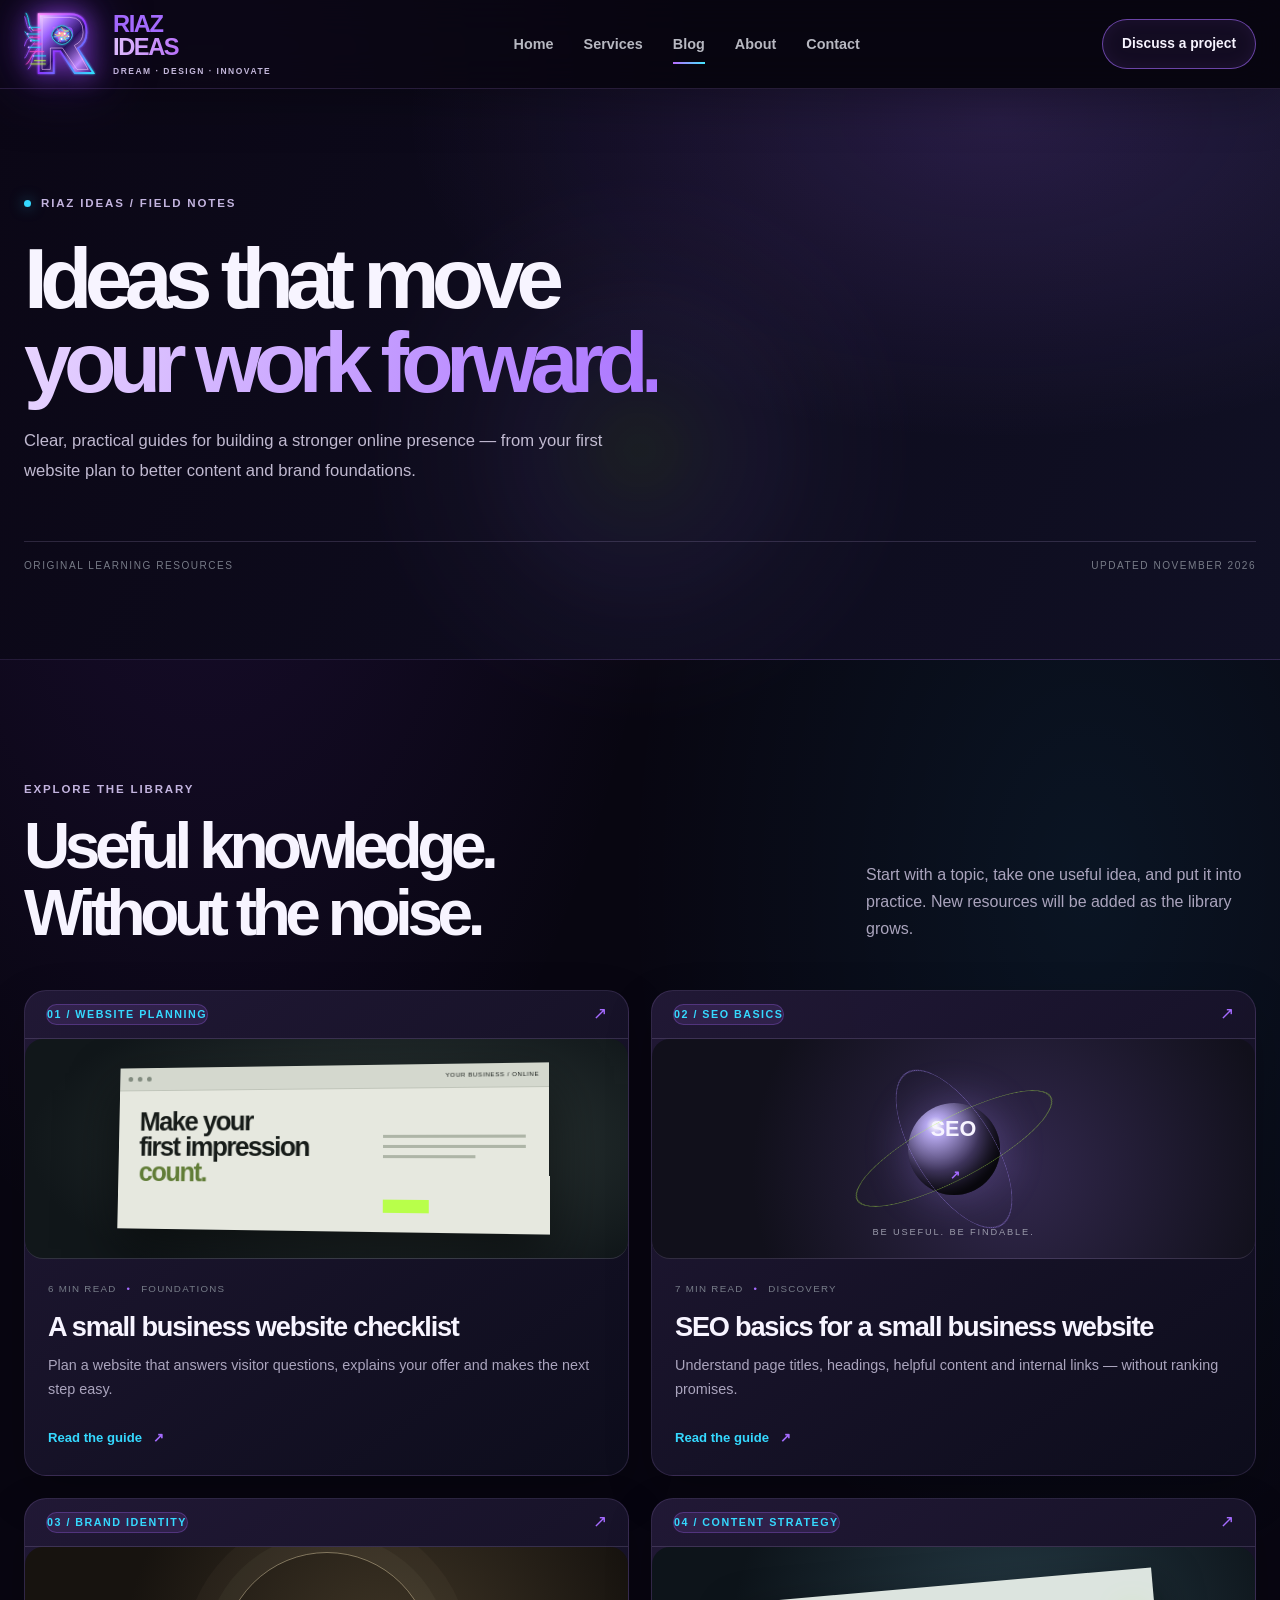
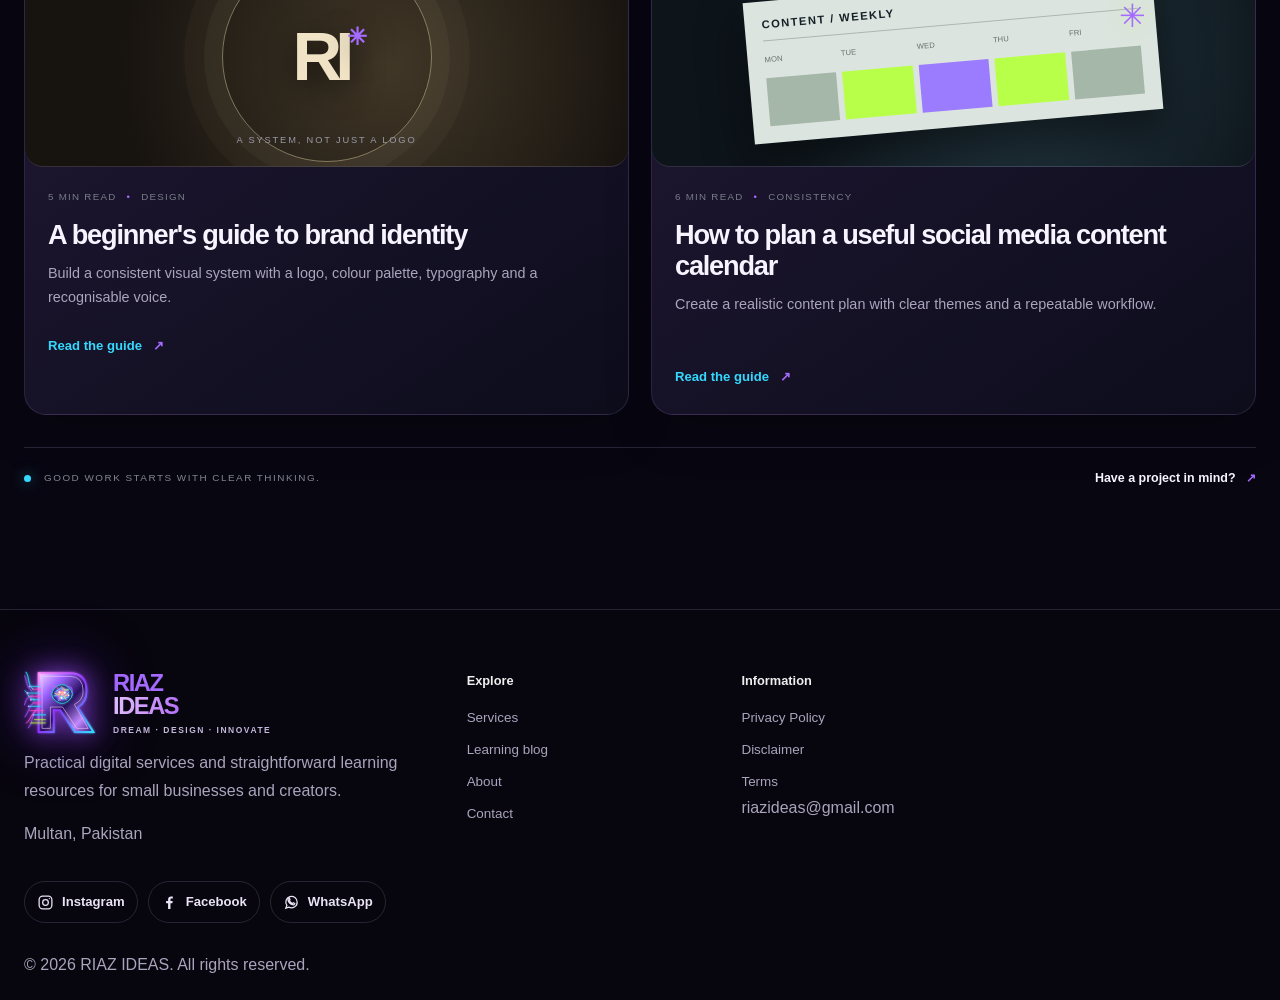
==== commit b27ceb9e: "Add social links and branded favicon across remaining pages" ====
--- a/blog/index.html
+++ b/blog/index.html
@@ -4,6 +4,7 @@
 <meta charset="utf-8">
 <meta name="viewport" content="width=device-width,initial-scale=1">
 <title>Insights & Guides | RIAZ IDEAS</title>
+<link rel="icon" type="image/svg+xml" href="/assets/riaz-ideas-neural-logo.svg">
 <meta name="description" content="Explore practical guides from RIAZ IDEAS on small business websites, SEO basics, brand identity and social media content planning.">
 <link rel="canonical" href="https://riazideas.netlify.app/blog/">
 <meta property="og:type" content="website">
@@ -51,5 +52,5 @@
 <div><a class="logo logo-lockup" href="/index.html" aria-label="RIAZ IDEAS home"><img src="/assets/riaz-ideas-neural-logo.svg" alt="" width="58" height="58"><span class="logo-wordmark">RIAZ<span>IDEAS</span><small>DREAM · DESIGN · INNOVATE</small></span></a><p class="small">Practical digital services and straightforward learning resources for small businesses and creators.</p><p class="small">Multan, Pakistan</p></div>
 <div><strong>Explore</strong><div class="footer-links small"><a href="/services.html">Services</a><a href="/blog/index.html">Learning blog</a><a href="/about.html">About</a><a href="/contact.html">Contact</a></div></div>
 <div><strong>Information</strong><div class="footer-links small"><a href="/privacy-policy.html">Privacy Policy</a><a href="/disclaimer.html">Disclaimer</a><a href="/terms.html">Terms</a></div><p class="small"><a href="mailto:riazideas@gmail.com">riazideas@gmail.com</a></p></div>
-</div><div class="wrap small" style="margin-top:28px">© 2026 RIAZ IDEAS. All rights reserved.</div></footer>
+</div><div class="wrap social-links" aria-label="Social media"><a href="https://www.instagram.com/riaz_ideas/" target="_blank" rel="noopener noreferrer" aria-label="Instagram RIAZ IDEAS"><svg viewBox="0 0 24 24" aria-hidden="true" fill="none" stroke="currentColor" stroke-width="1.8"><rect x="3" y="3" width="18" height="18" rx="5"/><circle cx="12" cy="12" r="4"/><circle cx="17.5" cy="6.5" r="1" fill="currentColor" stroke="none"/></svg>Instagram</a><a href="https://www.facebook.com/riazideas" target="_blank" rel="noopener noreferrer" aria-label="Facebook RIAZ IDEAS"><svg viewBox="0 0 24 24" aria-hidden="true" fill="currentColor"><path d="M13.4 21v-8h2.7l.4-3.1h-3.1v-2c0-.9.3-1.5 1.6-1.5h1.7V3.6c-.3 0-1.3-.1-2.5-.1-2.5 0-4.2 1.5-4.2 4.3v2.1H7.2V13H10v8z"/></svg>Facebook</a><a href="https://wa.me/923039149235" target="_blank" rel="noopener noreferrer" aria-label="WhatsApp RIAZ IDEAS"><svg viewBox="0 0 24 24" aria-hidden="true" fill="none" stroke="currentColor" stroke-width="1.8"><path d="M20 11.5a8 8 0 0 1-11.8 7L4 20l1.5-4A8 8 0 1 1 20 11.5Z"/><path d="M9 8.5c.5 2.5 2 4 4.5 5l1.2-1.1 2 1c-.2 1.2-1.2 2-2.4 1.8-3.8-.7-6.7-3.6-7.3-7.2-.2-1.2.6-2.2 1.8-2.4l1 2z"/></svg>WhatsApp</a></div><div class="wrap small" style="margin-top:28px">© 2026 RIAZ IDEAS. All rights reserved.</div></footer>
 </body></html>
--- a/assets/style.css
+++ b/assets/style.css
@@ -181,7 +181,7 @@
 :root{
  --bg:#070610;--bg2:#0c0a18;--panel:#111020;--panel2:#19152b;
  --text:#f7f4ff;--muted:#aaa4bd;--line:rgba(205,177,255,.14);
- --accent:#c4ff4d;--accent2:#a56bff;--max:1240px;
+ --accent:#a56bff;--accent2:#35d9ff;--max:1240px;
 }
 body{
  background:
@@ -452,3 +452,40 @@
   }
   body.mobile-3d-enabled .hero-visual { filter:drop-shadow(0 14px 35px rgba(129,68,255,.12)) !important; }
 }
+
+
+/* PHASE 3: keyboard focus and touch usability */
+a:focus-visible, button:focus-visible, input:focus-visible, textarea:focus-visible, select:focus-visible, iframe:focus-visible {
+  outline: 3px solid var(--accent);
+  outline-offset: 4px;
+}
+@media (max-width: 700px) {
+  .menu { min-width: 44px; min-height: 44px; }
+  .nav nav a { display: flex; align-items: center; min-height: 44px; }
+}
+#inquiry iframe { display: block; width: 100%; max-width: 100%; border: 0; }
+
+
+/* Customer-first polish: consistent purple/cyan identity, restrained motion */
+:root{--accent:#a56bff;--accent2:#35d9ff}
+.gradient-text{background-image:linear-gradient(100deg,#e7d4ff 0%,#a56bff 48%,#35d9ff 100%)}
+.eyebrow-dot,.label-dot,.proof-line{background:#35d9ff;box-shadow:0 0 14px #35d9ff88}
+.btn{background:linear-gradient(105deg,#a56bff,#35d9ff);border-color:transparent;color:#090812}
+.btn span{color:#090812}
+.nav-cta{border-color:#a56bff99;background:rgba(165,107,255,.08)}
+.service-card:hover,.insight-card:hover,.blog-card:hover{border-color:#35d9ff88}
+.service-icon,.service-symbol,.read-link,.tag,.text-link span,.footer-bottom b{color:#35d9ff}
+.hero-3d{background:radial-gradient(ellipse at 76% 44%,rgba(165,107,255,.18),transparent 38%),radial-gradient(ellipse at 78% 78%,rgba(53,217,255,.08),transparent 28%),#070610}
+.orb:after{border-color:#35d9ff99;box-shadow:0 0 24px #35d9ff30}
+.orbit-a{border-color:#35d9ff66}
+.orbit-b{border-color:#a56bff88}
+.hero-glow.glow-one{background:#a56bff28}
+.hero-glow.glow-two{background:#35d9ff18}
+.has-3d-interaction:hover{transform:none;box-shadow:none}
+.service-card>* ,.work-card>* ,.blog-card>* ,.feature-panel>* ,.process-step>* ,.insight-card>*{transform:none}
+.social-links{display:flex;flex-wrap:wrap;gap:10px;margin-top:18px}
+.social-links a{display:inline-flex;align-items:center;gap:8px;min-height:42px;padding:8px 12px;border:1px solid var(--line);border-radius:999px;color:#e9e3f5;font-size:.82rem;font-weight:700;transition:border-color .2s,background .2s}
+.social-links a:hover{border-color:#35d9ff;background:rgba(53,217,255,.08);color:#fff}
+.social-links svg{width:17px;height:17px;display:block}
+@media(max-width:700px){.hero-visual{height:300px}.social-links a{min-height:44px}.logo-lockup>img{width:56px;height:56px}}
+@media(prefers-reduced-motion:reduce){.reveal{opacity:1;transform:none}}
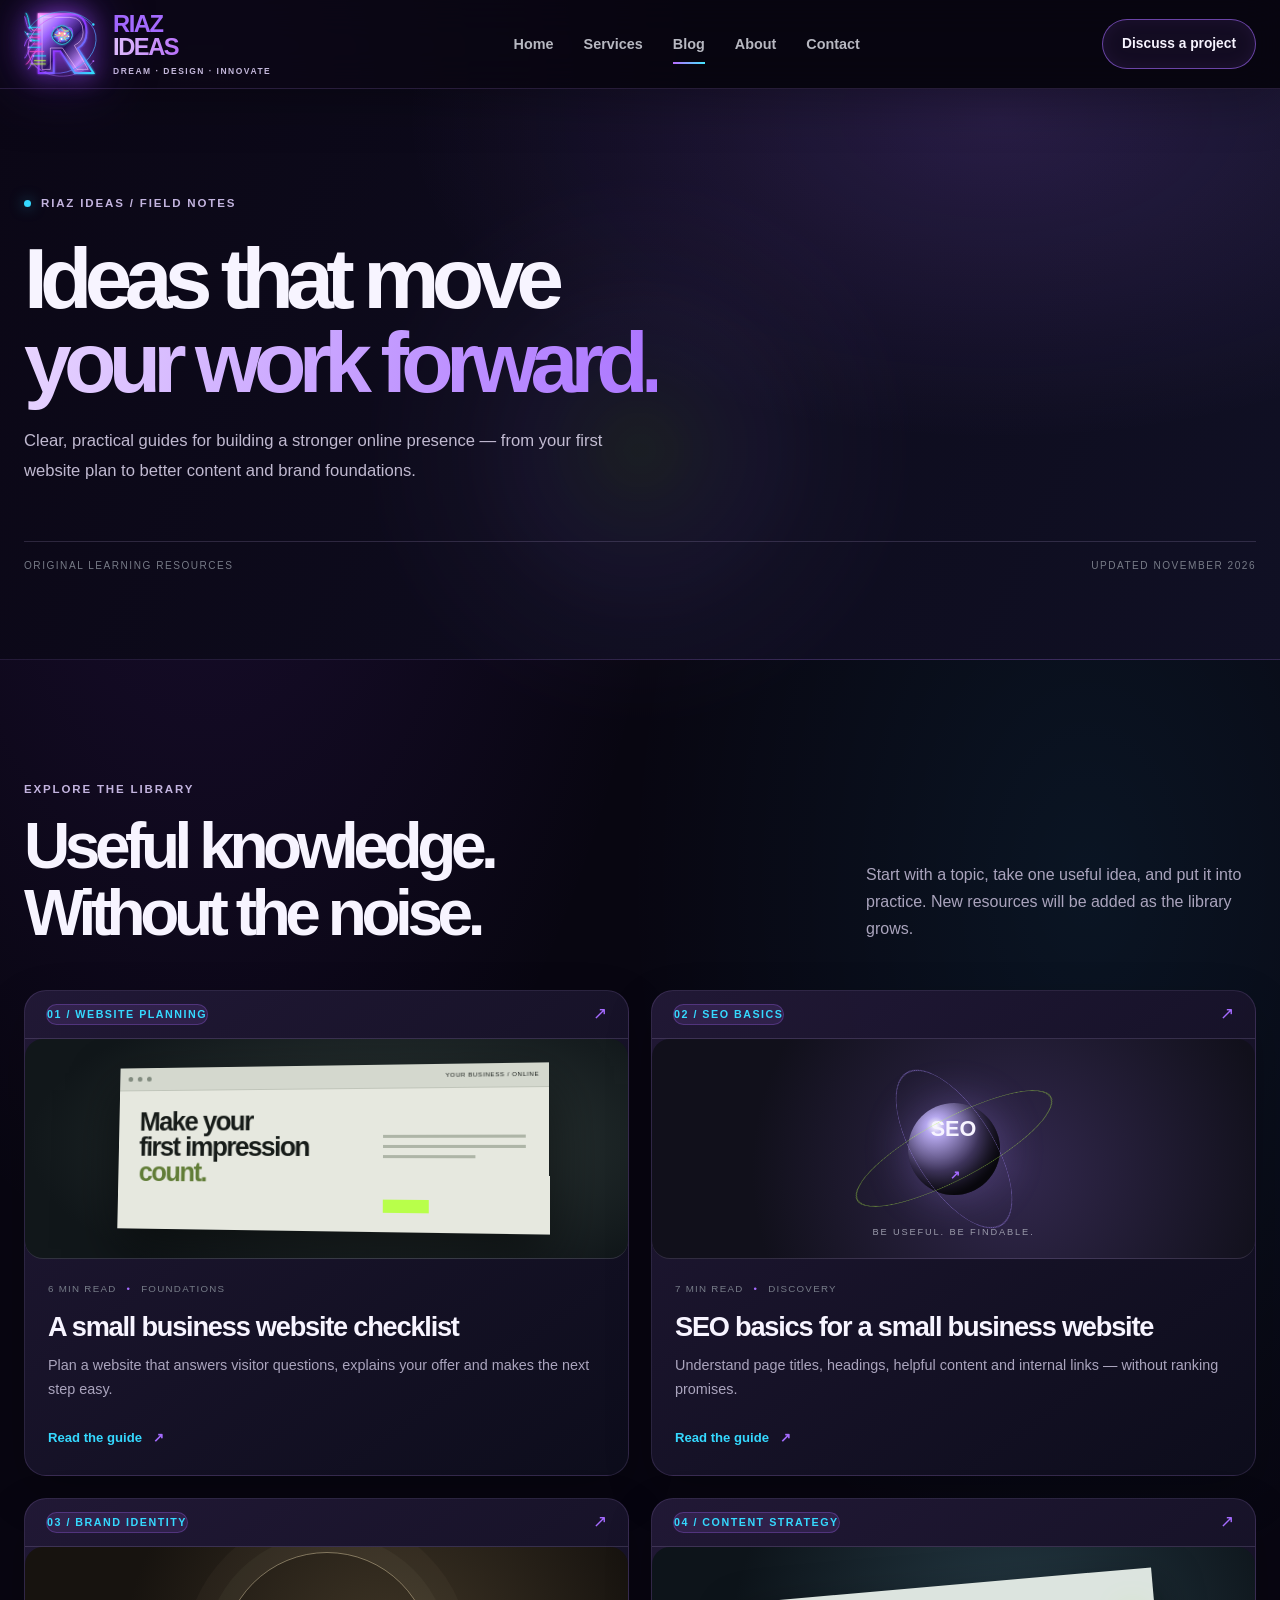
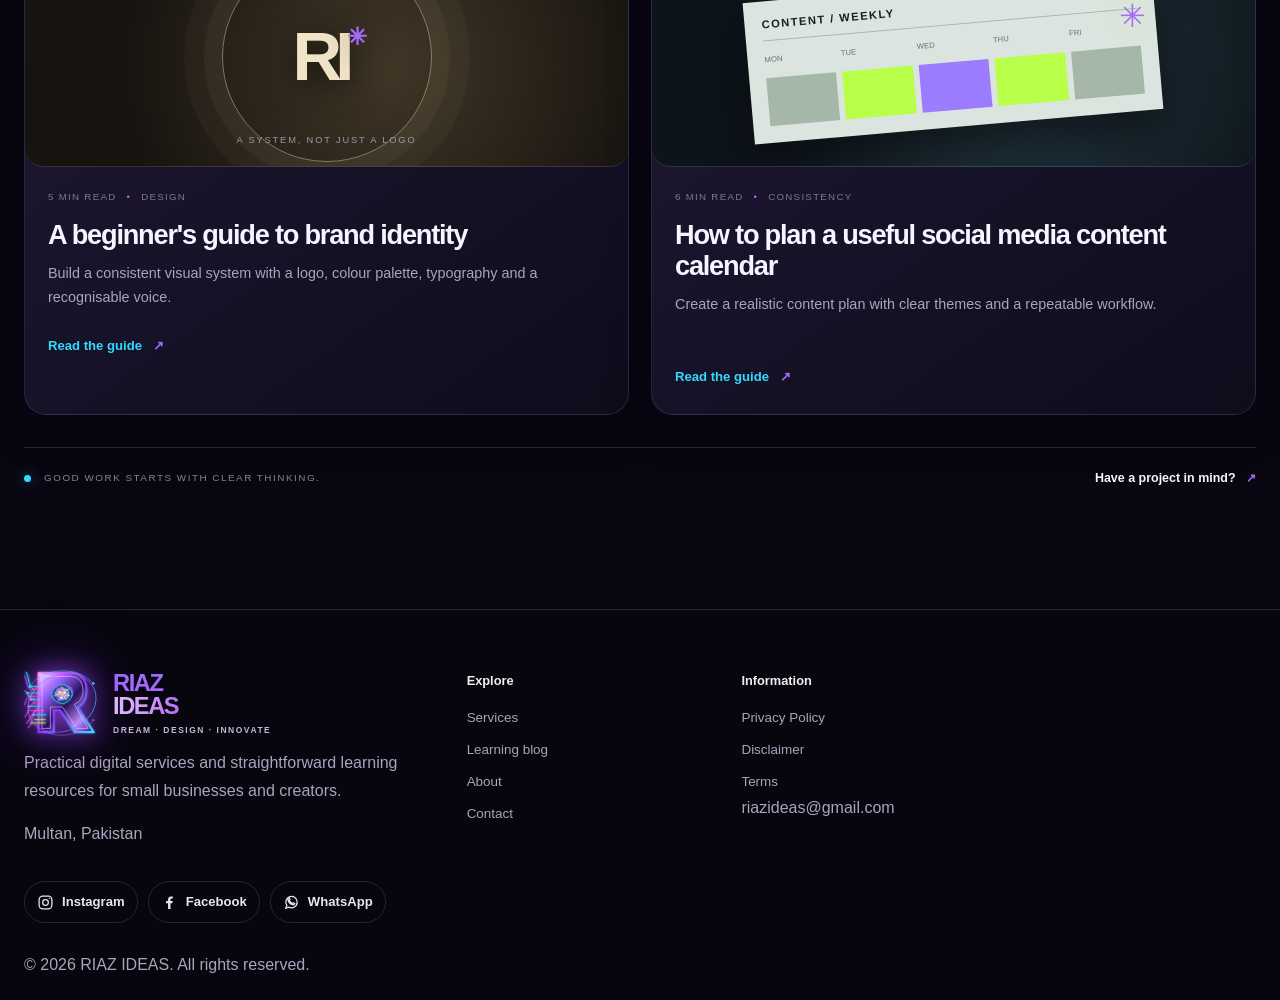
==== commit 97927ec3: "Remove Google AdSense integration sitewide" ====
--- a/blog/index.html
+++ b/blog/index.html
@@ -20,8 +20,6 @@
 <meta name="theme-color" content="#08090d">
 <link rel="stylesheet" href="../assets/style.css">
 <script src="../assets/script.js" defer></script>
-<!-- AdSense serving code -->
-<script async src="https://pagead2.googlesyndication.com/pagead/js/adsbygoogle.js?client=ca-pub-1918547933458772" crossorigin="anonymous"></script>
 </head>
 <body>
 <header><div class="wrap nav" id="nav">
